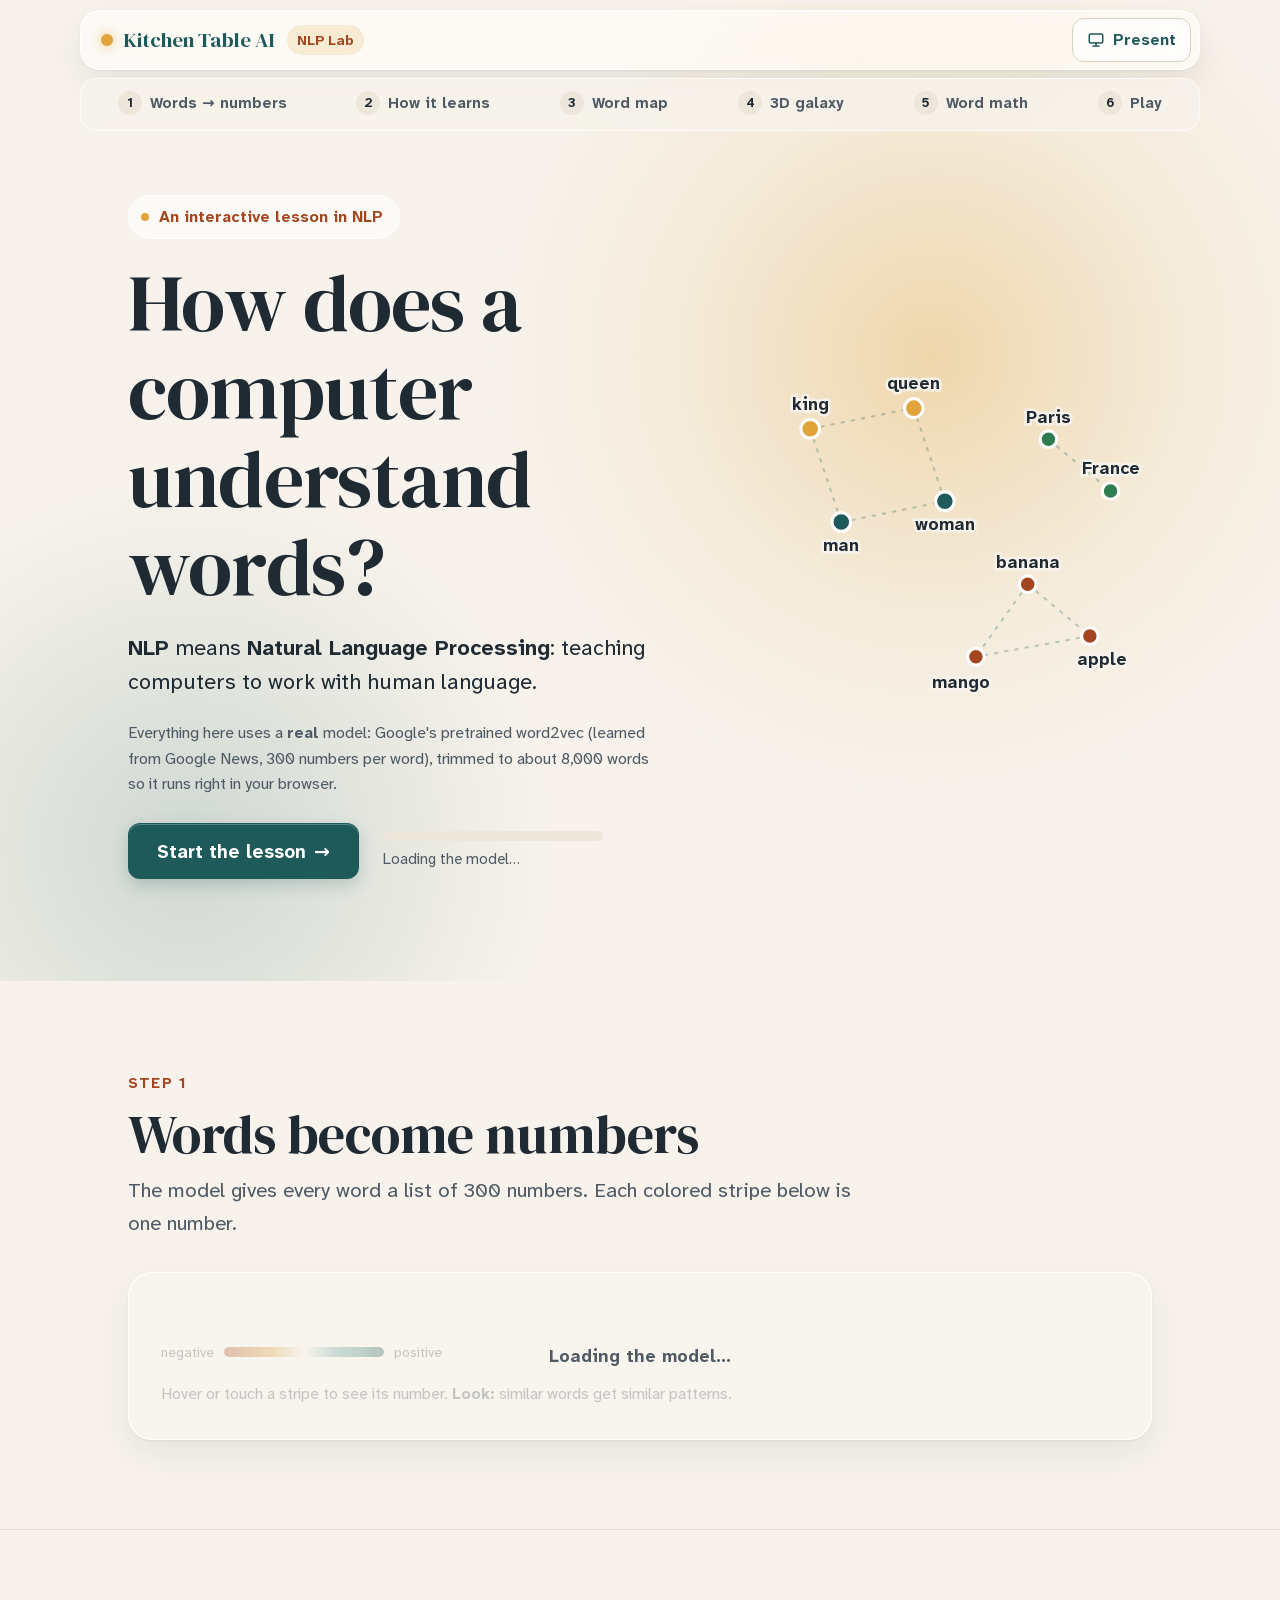
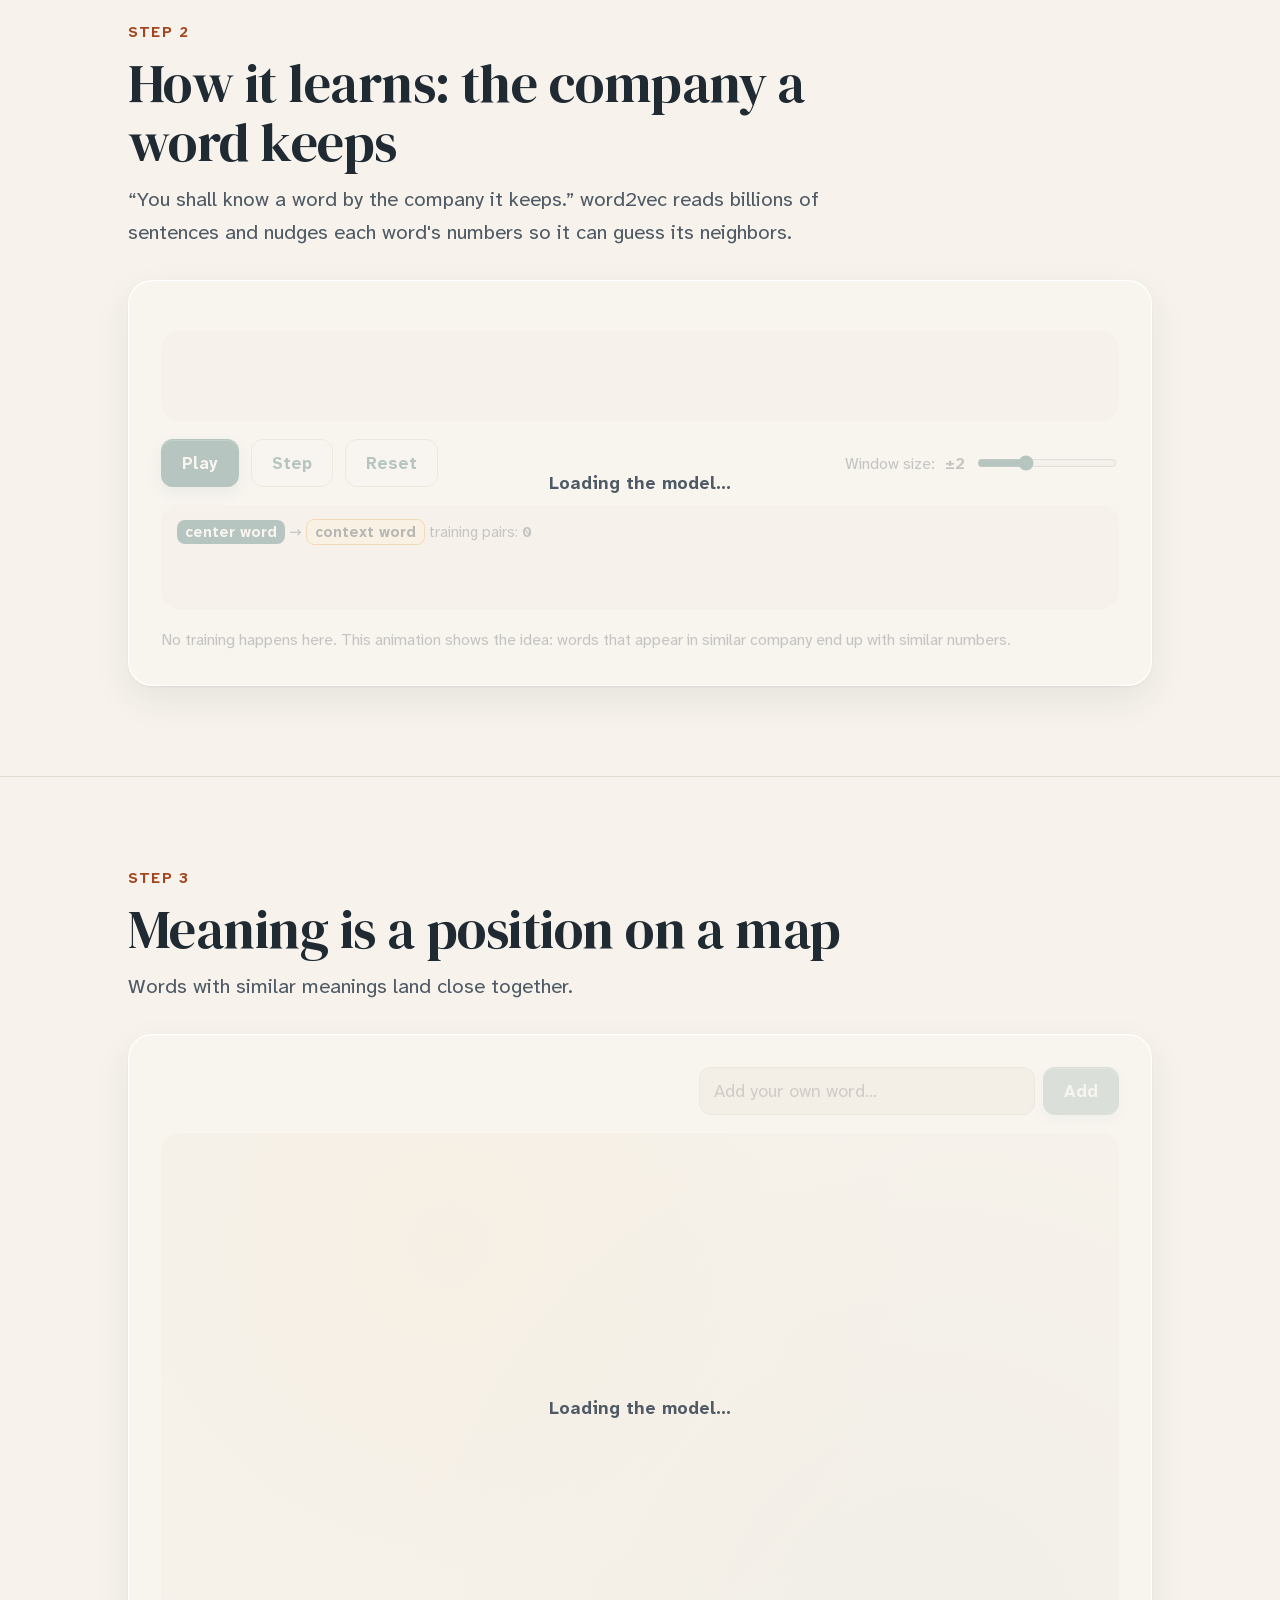
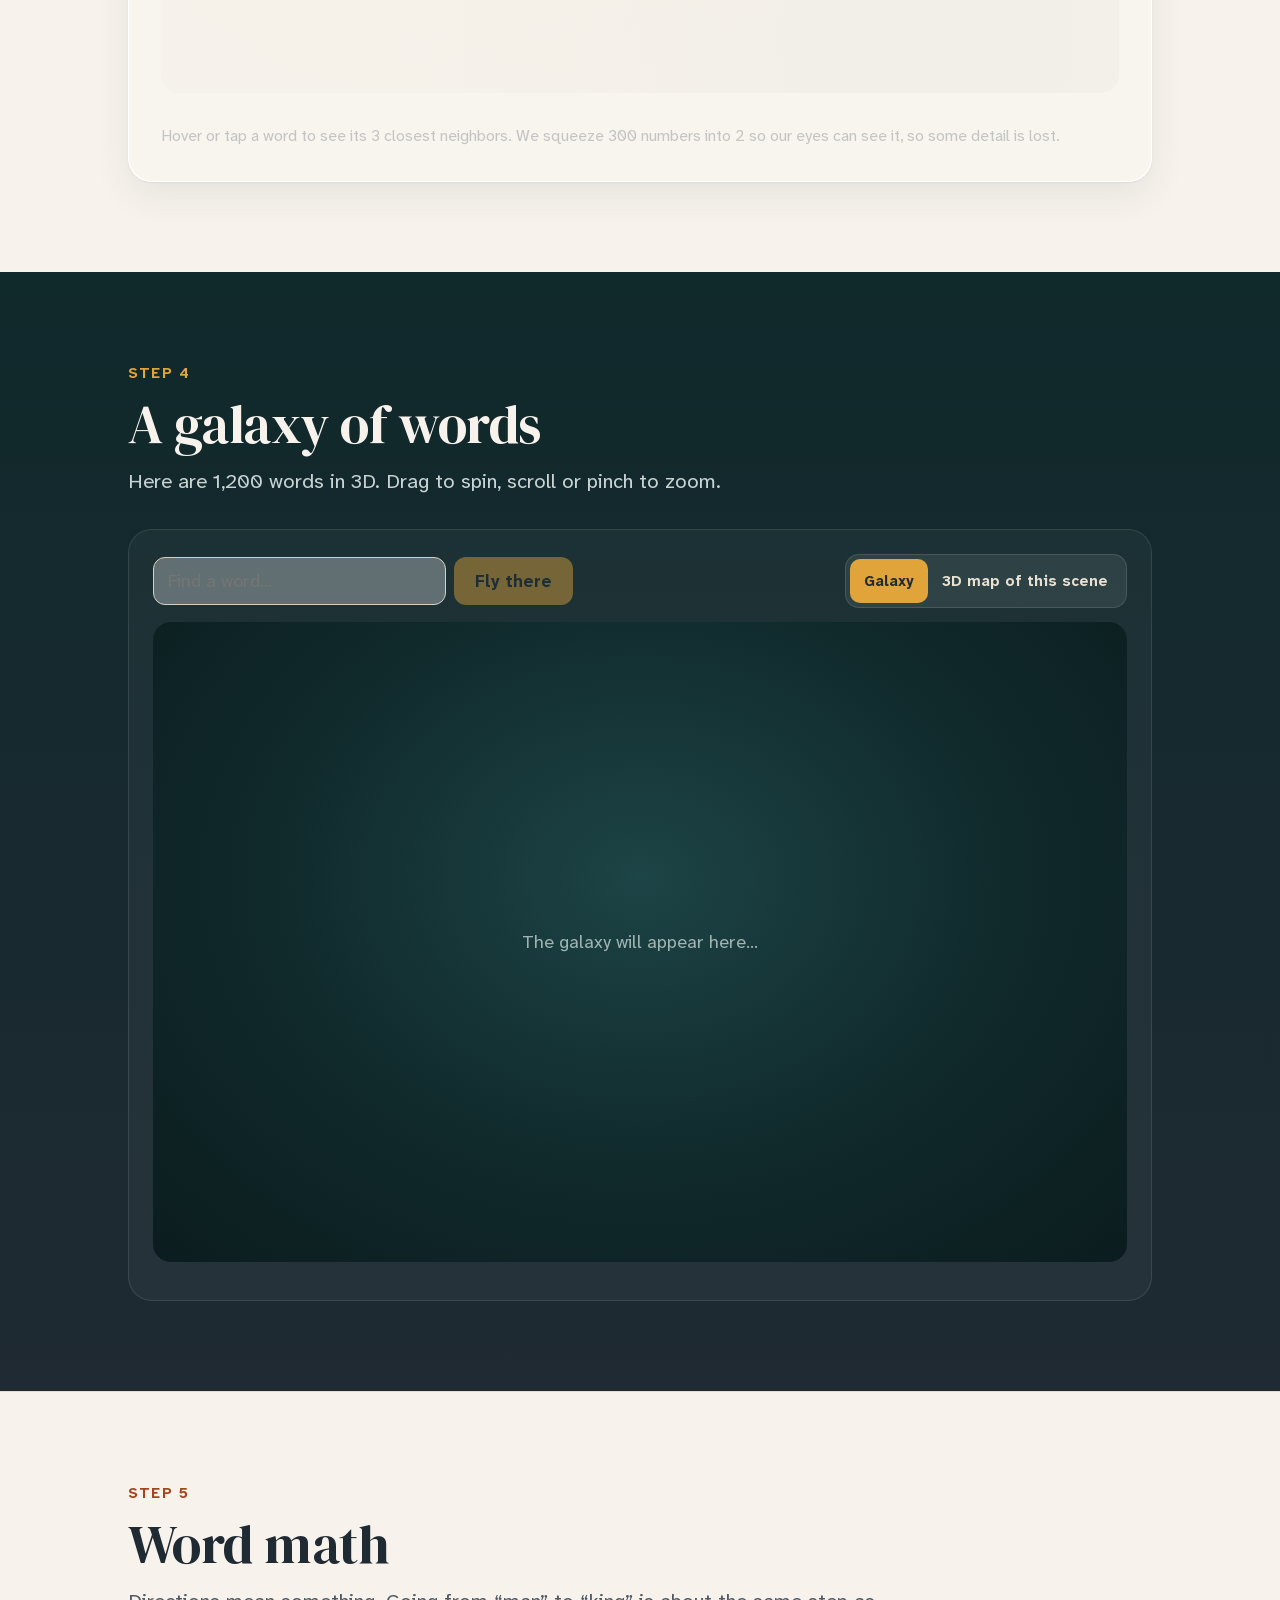
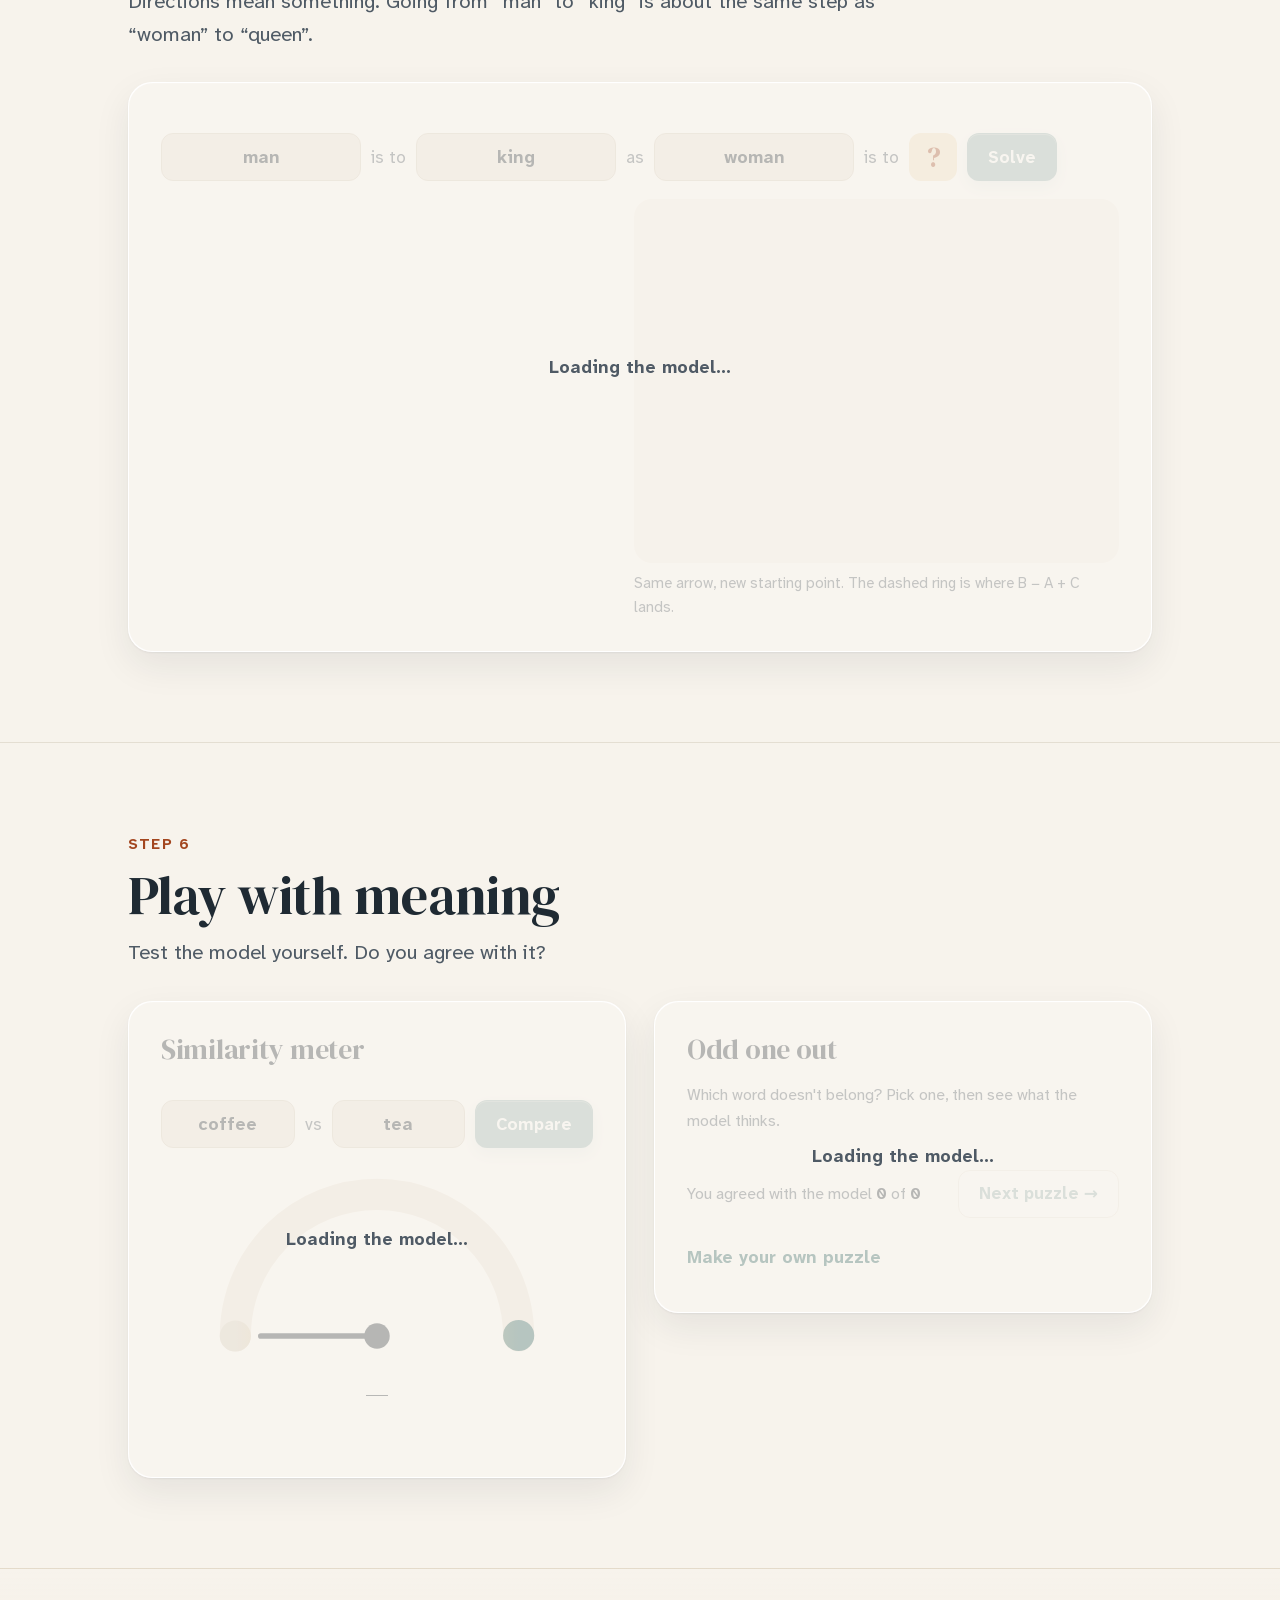
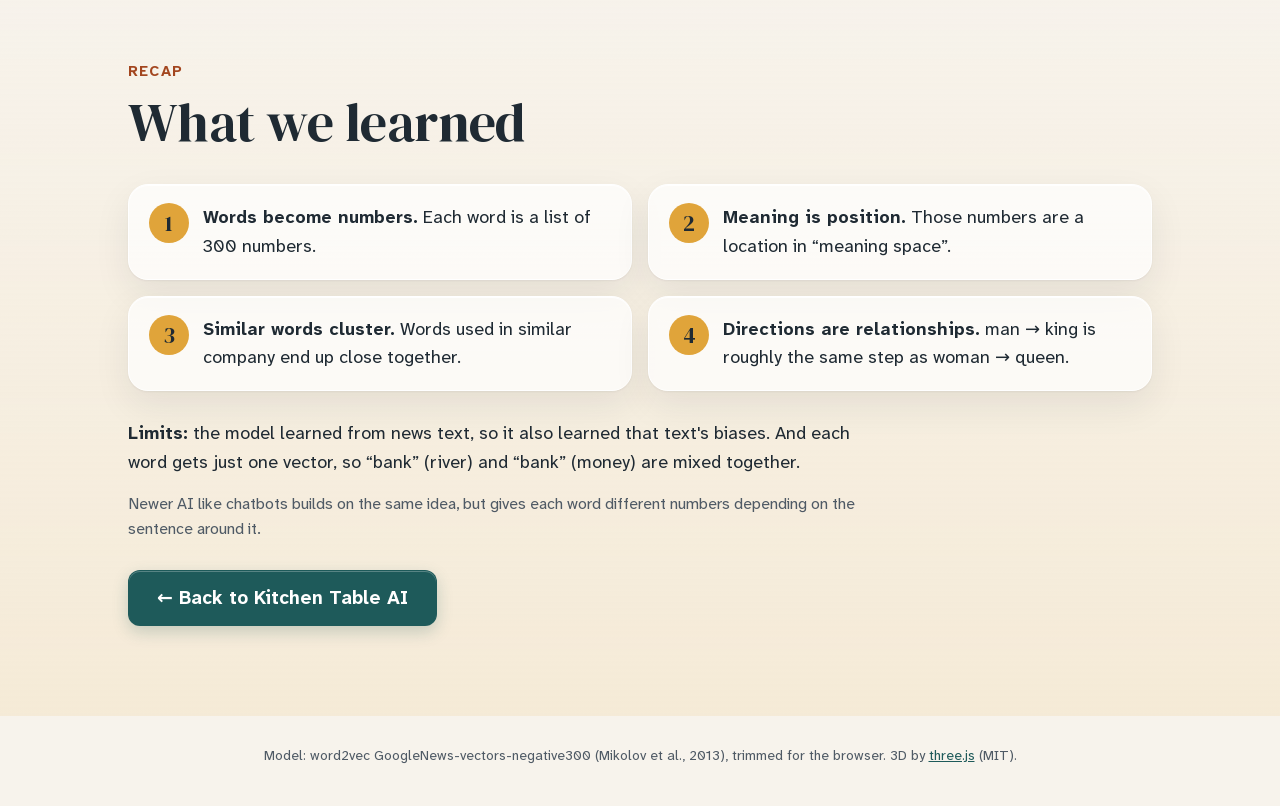
==== nlp/index.html @ 448f67cb "WIP: NLP Lab page (in progress, not yet on main) Co-Authored-By: Claude Opus 5.5 <noreply@anthropic." ====
<!DOCTYPE html>
<html lang="en">
<head>
  <meta charset="utf-8">
  <meta name="viewport" content="width=device-width, initial-scale=1">
  <title>NLP Lab | How computers understand words | Kitchen Table AI</title>
  <meta name="description" content="An interactive lesson on Natural Language Processing and word embeddings, powered by Google's real pretrained word2vec model running in your browser.">
  <meta name="theme-color" content="#F7F3EC">
  <link rel="icon" href="data:image/svg+xml,%3Csvg xmlns='http://www.w3.org/2000/svg' viewBox='0 0 32 32'%3E%3Ccircle cx='16' cy='16' r='12' fill='%23E0A43A'/%3E%3C/svg%3E">
  <link rel="preload" href="/fonts/atkinson-hyperlegible-next-latin.woff2" as="font" type="font/woff2" crossorigin>
  <link rel="preload" href="/fonts/dm-serif-display-latin.woff2" as="font" type="font/woff2" crossorigin>
  <link rel="stylesheet" href="/fonts/fonts.css">
  <link rel="stylesheet" href="./styles.css">
  <script type="importmap">{"imports":{"three":"./vendor/three.module.min.js"}}</script>
</head>
<body>
<a class="skip" href="#step1">Skip to the lesson</a>

<div class="top">
  <header class="bar" role="banner">
    <a class="brand" href="/"><span class="dot" aria-hidden="true"></span>Kitchen Table AI</a>
    <span class="page-label">NLP Lab</span>
    <button class="btn btn-ghost btn-sm" id="presentBtn" type="button" aria-pressed="false" title="Present mode (P)">
      <svg aria-hidden="true" width="18" height="18" viewBox="0 0 24 24" fill="none" stroke="currentColor" stroke-width="2" stroke-linecap="round"><rect x="3" y="4" width="18" height="12" rx="2"/><path d="M12 16v4M8 20h8"/></svg>
      <span>Present</span>
    </button>
  </header>
  <nav class="steps" aria-label="Lesson steps">
    <ol>
      <li><a href="#step1" data-step="1"><b>1</b><span>Words → numbers</span></a></li>
      <li><a href="#step2" data-step="2"><b>2</b><span>How it learns</span></a></li>
      <li><a href="#step3" data-step="3"><b>3</b><span>Word map</span></a></li>
      <li><a href="#step4" data-step="4"><b>4</b><span>3D galaxy</span></a></li>
      <li><a href="#step5" data-step="5"><b>5</b><span>Word math</span></a></li>
      <li><a href="#step6" data-step="6"><b>6</b><span>Play</span></a></li>
    </ol>
    <div class="steps-progress" aria-hidden="true"><i id="stepsFill"></i></div>
  </nav>
</div>

<button class="present-exit btn btn-ghost btn-sm" id="presentExit" type="button" hidden>Exit present mode (Esc)</button>

<main id="main">

  <!-- 0. HERO -->
  <section class="hero slide" id="intro" aria-labelledby="heroTitle">
    <div class="glow g1" aria-hidden="true"></div>
    <div class="glow g2" aria-hidden="true"></div>
    <div class="wrap hero-grid">
      <div class="hero-copy">
        <p class="eyebrow"><span class="pip" aria-hidden="true"></span>An interactive lesson in NLP</p>
        <h1 id="heroTitle">How does a computer understand words?</h1>
        <p class="lede"><strong>NLP</strong> means <strong>Natural Language Processing</strong>: teaching computers to work with human language.</p>
        <p class="small">Everything here uses a <strong>real</strong> model: Google's pretrained <em>word2vec</em> (learned from Google News, 300 numbers per word), trimmed to about <span id="vocabCount">8,000</span> words so it runs right in your browser.</p>
        <div class="hero-cta">
          <a class="btn btn-primary btn-lg" href="#step1" id="startBtn">Start the lesson <span aria-hidden="true">→</span></a>
          <div class="loader" id="loader" role="status" aria-live="polite">
            <div class="loader-track"><i id="loaderFill"></i></div>
            <span id="loaderText">Loading the model…</span>
          </div>
        </div>
      </div>
      <div class="hero-art" aria-hidden="true">
        <svg viewBox="0 0 420 360" class="constellation">
          <g class="lines">
            <line x1="90" y1="80" x2="190" y2="60"/><line x1="90" y1="80" x2="120" y2="170"/><line x1="190" y1="60" x2="220" y2="150"/><line x1="120" y1="170" x2="220" y2="150"/>
            <line x1="300" y1="230" x2="360" y2="280"/><line x1="300" y1="230" x2="250" y2="300"/><line x1="360" y1="280" x2="250" y2="300"/>
            <line x1="320" y1="90" x2="380" y2="140"/>
          </g>
          <g class="stars">
            <g class="s a"><circle cx="90" cy="80" r="9"/><text x="90" y="62">king</text></g>
            <g class="s a"><circle cx="190" cy="60" r="9"/><text x="190" y="42">queen</text></g>
            <g class="s t"><circle cx="120" cy="170" r="9"/><text x="120" y="198">man</text></g>
            <g class="s t"><circle cx="220" cy="150" r="9"/><text x="220" y="178">woman</text></g>
            <g class="s r"><circle cx="300" cy="230" r="8"/><text x="300" y="214">banana</text></g>
            <g class="s r"><circle cx="360" cy="280" r="8"/><text x="372" y="308">apple</text></g>
            <g class="s r"><circle cx="250" cy="300" r="8"/><text x="236" y="330">mango</text></g>
            <g class="s g"><circle cx="320" cy="90" r="8"/><text x="320" y="74">Paris</text></g>
            <g class="s g"><circle cx="380" cy="140" r="8"/><text x="380" y="124">France</text></g>
          </g>
        </svg>
      </div>
    </div>
  </section>

  <!-- 1. WORDS -> NUMBERS -->
  <section class="lesson slide" id="step1" aria-labelledby="t1">
    <div class="wrap">
      <header class="lesson-head">
        <p class="kicker">Step 1</p>
        <h2 id="t1">Words become numbers</h2>
        <p class="idea">The model gives every word a list of 300 numbers. Each colored stripe below is one number.</p>
      </header>
      <div class="card">
        <div class="chips" id="barcodePresets" aria-label="Try these word sets"></div>
        <div class="barcodes" id="barcodes"></div>
        <div class="scale-key" aria-hidden="true"><span>negative</span><i></i><span>positive</span></div>
        <p class="hint">Hover or touch a stripe to see its number. <strong>Look:</strong> similar words get similar patterns.</p>
      </div>
    </div>
  </section>

  <!-- 2. HOW IT LEARNS -->
  <section class="lesson slide" id="step2" aria-labelledby="t2">
    <div class="wrap">
      <header class="lesson-head">
        <p class="kicker">Step 2</p>
        <h2 id="t2">How it learns: the company a word keeps</h2>
        <p class="idea">“You shall know a word by the company it keeps.” word2vec reads billions of sentences and nudges each word's numbers so it can guess its neighbors.</p>
      </header>
      <div class="card">
        <div class="chips" id="sentencePicker" aria-label="Pick a sentence"></div>
        <div class="sentence" id="sentence" aria-hidden="true"></div>
        <div class="window-controls">
          <button class="btn btn-primary" id="winPlay" type="button" aria-pressed="false"><span>Play</span></button>
          <button class="btn btn-ghost" id="winStep" type="button">Step</button>
          <button class="btn btn-ghost" id="winReset" type="button">Reset</button>
          <label class="slider">Window size: <b id="winSizeOut">±2</b>
            <input type="range" id="winSize" min="1" max="4" step="1" value="2">
          </label>
        </div>
        <div class="pairs-box">
          <p class="pairs-title"><span class="tag center">center word</span> → <span class="tag ctx">context word</span> training pairs: <b id="pairCount">0</b></p>
          <ul class="pairs" id="pairs" aria-live="polite" aria-label="Training pairs"></ul>
        </div>
        <p class="hint">No training happens here. This animation shows the idea: words that appear in similar company end up with similar numbers.</p>
      </div>
    </div>
  </section>

  <!-- 3. 2D MAP -->
  <section class="lesson slide" id="step3" aria-labelledby="t3">
    <div class="wrap">
      <header class="lesson-head">
        <p class="kicker">Step 3</p>
        <h2 id="t3">Meaning is a position on a map</h2>
        <p class="idea">Words with similar meanings land close together.</p>
      </header>
      <div class="card">
        <div class="map-top">
          <div class="chips" id="scenePicker" aria-label="Pick a scene"></div>
          <form class="add-word" id="mapAddForm" autocomplete="off">
            <label for="mapAdd" class="sr-only">Add your own word to the map</label>
            <input id="mapAdd" type="text" placeholder="Add your own word…" spellcheck="false" autocapitalize="off" disabled>
            <button class="btn btn-primary" type="submit" disabled>Add</button>
          </form>
        </div>
        <p class="msg" id="mapMsg" aria-live="polite"></p>
        <div class="map-wrap">
          <svg id="map2d" class="map2d" role="img" aria-label="2D map of words"></svg>
          <div class="map-legend" id="mapLegend"></div>
        </div>
        <p class="hint">Hover or tap a word to see its 3 closest neighbors. We squeeze 300 numbers into 2 so our eyes can see it, so some detail is lost.</p>
      </div>
    </div>
  </section>

  <!-- 4. 3D GALAXY -->
  <section class="lesson slide dark" id="step4" aria-labelledby="t4">
    <div class="wrap">
      <header class="lesson-head">
        <p class="kicker">Step 4</p>
        <h2 id="t4">A galaxy of words</h2>
        <p class="idea">Here are 1,200 words in 3D. Drag to spin, scroll or pinch to zoom.</p>
      </header>
      <div class="galaxy-card">
        <div class="galaxy-tools">
          <form class="add-word" id="galaxySearchForm" autocomplete="off">
            <label for="galaxySearch" class="sr-only">Find a word in the galaxy</label>
            <input id="galaxySearch" type="text" placeholder="Find a word…" spellcheck="false" autocapitalize="off" disabled>
            <button class="btn btn-amber" type="submit" disabled>Fly there</button>
          </form>
          <div class="seg" role="group" aria-label="What to show">
            <button type="button" class="seg-btn" id="viewGalaxy" aria-pressed="true">Galaxy</button>
            <button type="button" class="seg-btn" id="viewScene" aria-pressed="false">3D map of this scene</button>
          </div>
        </div>
        <p class="msg on-dark" id="galaxyMsg" aria-live="polite"></p>
        <div class="galaxy-stage" id="galaxyStage">
          <div class="galaxy-canvas" id="galaxyCanvas"><p class="galaxy-wait">The galaxy will appear here…</p></div>
          <div class="galaxy-labels" id="galaxyLabels" aria-hidden="true"></div>
          <aside class="galaxy-side" id="galaxySide" hidden aria-live="polite"></aside>
        </div>
        <div class="galaxy-legend" id="galaxyLegend" aria-label="Clusters (tap to show or hide)"></div>
      </div>
    </div>
  </section>

  <!-- 5. WORD MATH -->
  <section class="lesson slide" id="step5" aria-labelledby="t5">
    <div class="wrap">
      <header class="lesson-head">
        <p class="kicker">Step 5</p>
        <h2 id="t5">Word math</h2>
        <p class="idea">Directions mean something. Going from “man” to “king” is about the same step as “woman” to “queen”.</p>
      </header>
      <div class="card">
        <div class="chips" id="analogyPresets" aria-label="Try an analogy"></div>
        <form class="analogy" id="analogyForm" autocomplete="off">
          <label><span class="sr-only">A</span><input id="anA" type="text" value="man" spellcheck="false" autocapitalize="off" disabled></label>
          <span class="an-word">is to</span>
          <label><span class="sr-only">B</span><input id="anB" type="text" value="king" spellcheck="false" autocapitalize="off" disabled></label>
          <span class="an-word">as</span>
          <label><span class="sr-only">C</span><input id="anC" type="text" value="woman" spellcheck="false" autocapitalize="off" disabled></label>
          <span class="an-word">is to</span>
          <span class="an-q" aria-hidden="true">?</span>
          <button class="btn btn-primary" type="submit" disabled>Solve</button>
        </form>
        <p class="msg" id="analogyMsg" aria-live="polite"></p>
        <div class="analogy-out">
          <div class="analogy-result" aria-live="polite">
            <p class="formula" id="anFormula"></p>
            <p class="winner" id="anWinner"></p>
            <ol class="bars" id="anBars"></ol>
            <p class="note" id="anNote"></p>
          </div>
          <figure class="analogy-fig">
            <svg id="anSvg" class="an-svg" role="img" aria-label="Diagram: the arrow from A to B is copied and starts at C"></svg>
            <figcaption>Same arrow, new starting point. The dashed ring is where B − A + C lands.</figcaption>
          </figure>
        </div>
      </div>
    </div>
  </section>

  <!-- 6. PLAY -->
  <section class="lesson slide" id="step6" aria-labelledby="t6">
    <div class="wrap">
      <header class="lesson-head">
        <p class="kicker">Step 6</p>
        <h2 id="t6">Play with meaning</h2>
        <p class="idea">Test the model yourself. Do you agree with it?</p>
      </header>
      <div class="play-grid">
        <div class="card">
          <h3>Similarity meter</h3>
          <div class="chips" id="pairPresets" aria-label="Try a pair"></div>
          <form class="pair-form" id="simForm" autocomplete="off">
            <label><span class="sr-only">First word</span><input id="simA" type="text" value="coffee" spellcheck="false" autocapitalize="off" disabled></label>
            <span class="an-word">vs</span>
            <label><span class="sr-only">Second word</span><input id="simB" type="text" value="tea" spellcheck="false" autocapitalize="off" disabled></label>
            <button class="btn btn-primary" type="submit" disabled>Compare</button>
          </form>
          <p class="msg" id="simMsg" aria-live="polite"></p>
          <div class="gauge-wrap">
            <svg id="gauge" class="gauge" viewBox="0 0 240 140" aria-hidden="true">
              <defs><linearGradient id="gaugeGrad" x1="0" x2="1"><stop offset="0" stop-color="#D9D0C1"/><stop offset=".5" stop-color="#E0A43A"/><stop offset="1" stop-color="#1E5A5A"/></linearGradient></defs>
              <path d="M20 120 A100 100 0 0 1 220 120" fill="none" stroke="#EDE6DA" stroke-width="22" stroke-linecap="round"/>
              <path id="gaugeArc" d="M20 120 A100 100 0 0 1 220 120" fill="none" stroke="url(#gaugeGrad)" stroke-width="22" stroke-linecap="round" pathLength="100" stroke-dasharray="0 100"/>
              <g id="gaugeNeedle"><line x1="120" y1="120" x2="120" y2="38" stroke="#1F2A33" stroke-width="4" stroke-linecap="round"/><circle cx="120" cy="120" r="9" fill="#1F2A33"/></g>
            </svg>
            <p class="gauge-num" id="gaugeNum" aria-live="polite">–</p>
            <p class="gauge-label" id="gaugeLabel"></p>
          </div>
        </div>
        <div class="card">
          <h3>Odd one out</h3>
          <p class="small">Which word doesn't belong? Pick one, then see what the model thinks.</p>
          <div class="ooo" id="oooWords" role="group" aria-label="Pick the odd word"></div>
          <div class="ooo-result" id="oooResult" aria-live="polite"></div>
          <div class="ooo-bottom">
            <p class="score">You agreed with the model <b id="oooScore">0</b> of <b id="oooTotal">0</b></p>
            <button class="btn btn-ghost" type="button" id="oooNext" disabled>Next puzzle →</button>
          </div>
          <details class="ooo-own">
            <summary>Make your own puzzle</summary>
            <form id="oooForm" autocomplete="off">
              <div class="ooo-inputs">
                <label><span class="sr-only">Word 1</span><input type="text" placeholder="word 1" spellcheck="false" autocapitalize="off" disabled></label>
                <label><span class="sr-only">Word 2</span><input type="text" placeholder="word 2" spellcheck="false" autocapitalize="off" disabled></label>
                <label><span class="sr-only">Word 3</span><input type="text" placeholder="word 3" spellcheck="false" autocapitalize="off" disabled></label>
                <label><span class="sr-only">Word 4</span><input type="text" placeholder="word 4" spellcheck="false" autocapitalize="off" disabled></label>
              </div>
              <button class="btn btn-primary" type="submit" disabled>Play these 4</button>
              <p class="msg" id="oooMsg" aria-live="polite"></p>
            </form>
          </details>
        </div>
      </div>
    </div>
  </section>

  <!-- 7. RECAP -->
  <section class="lesson slide recap" id="recap" aria-labelledby="t7">
    <div class="wrap">
      <header class="lesson-head">
        <p class="kicker">Recap</p>
        <h2 id="t7">What we learned</h2>
      </header>
      <ul class="takeaways">
        <li><span class="ti" aria-hidden="true">1</span><div><b>Words become numbers.</b> Each word is a list of 300 numbers.</div></li>
        <li><span class="ti" aria-hidden="true">2</span><div><b>Meaning is position.</b> Those numbers are a location in “meaning space”.</div></li>
        <li><span class="ti" aria-hidden="true">3</span><div><b>Similar words cluster.</b> Words used in similar company end up close together.</div></li>
        <li><span class="ti" aria-hidden="true">4</span><div><b>Directions are relationships.</b> man → king is roughly the same step as woman → queen.</div></li>
      </ul>
      <p class="limits"><b>Limits:</b> the model learned from news text, so it also learned that text's biases. And each word gets just one vector, so “bank” (river) and “bank” (money) are mixed together.</p>
      <p class="limits small">Newer AI like chatbots builds on the same idea, but gives each word different numbers depending on the sentence around it.</p>
      <a class="btn btn-primary btn-lg" href="/">← Back to Kitchen Table AI</a>
    </div>
  </section>
</main>

<div class="tip" id="tip" role="tooltip" hidden></div>

<footer class="foot">
  <p>Model: word2vec GoogleNews-vectors-negative300 (Mikolov et al., 2013), trimmed for the browser. 3D by <a href="./vendor/LICENSE-three.txt">three.js</a> (MIT).</p>
</footer>

<script type="module" src="./js/app.js"></script>
</body>
</html>
---- fonts/fonts.css ----
/* Self-hosted web fonts shared by every page (no third-party requests). */
@font-face { font-family: 'Atkinson Hyperlegible Next'; font-style: normal; font-weight: 400 700; font-display: swap;
  src: url('/fonts/atkinson-hyperlegible-next-latin-ext.woff2') format('woff2');
  unicode-range: U+0100-02BA, U+02BD-02C5, U+02C7-02CC, U+02CE-02D7, U+02DD-02FF, U+0304, U+0308, U+0329, U+1D00-1DBF, U+1E00-1E9F, U+1EF2-1EFF, U+2020, U+20A0-20AB, U+20AD-20C4, U+2113, U+2C60-2C7F, U+A720-A7FF; }
@font-face { font-family: 'Atkinson Hyperlegible Next'; font-style: normal; font-weight: 400 700; font-display: swap;
  src: url('/fonts/atkinson-hyperlegible-next-latin.woff2') format('woff2');
  unicode-range: U+0000-00FF, U+0131, U+0152-0153, U+02BB-02BC, U+02C6, U+02DA, U+02DC, U+0304, U+0308, U+0329, U+2000-206F, U+20AC, U+2122, U+2191, U+2193, U+2212, U+2215, U+FEFF, U+FFFD; }
@font-face { font-family: 'DM Serif Display'; font-style: normal; font-weight: 400; font-display: swap;
  src: url('/fonts/dm-serif-display-latin-ext.woff2') format('woff2');
  unicode-range: U+0100-02BA, U+02BD-02C5, U+02C7-02CC, U+02CE-02D7, U+02DD-02FF, U+0304, U+0308, U+0329, U+1D00-1DBF, U+1E00-1E9F, U+1EF2-1EFF, U+2020, U+20A0-20AB, U+20AD-20C4, U+2113, U+2C60-2C7F, U+A720-A7FF; }
@font-face { font-family: 'DM Serif Display'; font-style: normal; font-weight: 400; font-display: swap;
  src: url('/fonts/dm-serif-display-latin.woff2') format('woff2');
  unicode-range: U+0000-00FF, U+0131, U+0152-0153, U+02BB-02BC, U+02C6, U+02DA, U+02DC, U+0304, U+0308, U+0329, U+2000-206F, U+20AC, U+2122, U+2191, U+2193, U+2212, U+2215, U+FEFF, U+FFFD; }
---- nlp/styles.css ----
/* NLP Lab — Kitchen Table AI styling */
:root {
  --bg: #F7F3EC; --sand: #EDE6DA; --wheat: #F3E2C2; --ink: #1F2A33; --muted: #4F5A65; --line: #D9D0C1;
  --teal: #1E5A5A; --teal-h: #154242; --amber: #E0A43A; --rust: #A3461F; --green: #2E7D4F;
  --display: 'DM Serif Display', Georgia, serif; --body: 'Atkinson Hyperlegible Next', system-ui, sans-serif;
  --glass: rgba(255,255,255,0.55); --radius: 24px;
  --shadow: inset 0 1px 0 rgba(255,255,255,0.9), 0 1px 2px rgba(31,42,51,0.06), 0 14px 36px rgba(31,42,51,0.08);
  --top-h: 128px;
}
*, *::before, *::after { box-sizing: border-box; }
html { scroll-behavior: smooth; scroll-padding-top: var(--top-h); }
html, body { margin: 0; background: var(--bg); color: var(--ink); font-family: var(--body); font-size: 18px; line-height: 1.6;
  -webkit-font-smoothing: antialiased; font-synthesis: none; overflow-x: clip; }
h1, h2, h3, p { margin: 0; }
h1, h2, h3 { font-family: var(--display); font-weight: 400; line-height: 1.1; letter-spacing: -0.01em; }
a { color: var(--teal); }
a:hover { color: var(--teal-h); }
[hidden] { display: none !important; }
.sr-only { position: absolute; width: 1px; height: 1px; padding: 0; margin: -1px; overflow: hidden; clip: rect(0 0 0 0); white-space: nowrap; border: 0; }
:focus-visible { outline: 3px solid var(--teal); outline-offset: 2px; border-radius: 6px; }
.dark :focus-visible { outline-color: var(--amber); }
.skip { position: absolute; left: 12px; top: -60px; z-index: 100; background: var(--teal); color: #fff; padding: 10px 16px; border-radius: 12px; }
.skip:focus { top: 12px; }
.wrap { max-width: 1120px; margin: 0 auto; padding: 0 clamp(16px, 4vw, 48px); }
.small { font-size: 16px; color: var(--muted); }

/* ---------- Buttons ---------- */
.btn { display: inline-flex; align-items: center; justify-content: center; gap: 8px; min-height: 48px; padding: 0 20px; border-radius: 12px;
  border: 1px solid transparent; font: 700 17px/1 var(--body); cursor: pointer; text-decoration: none; white-space: nowrap;
  transition: transform .15s, background .15s, box-shadow .15s, color .15s; touch-action: manipulation; }
.btn:disabled { opacity: .45; cursor: not-allowed; transform: none !important; }
.btn-primary { background: var(--teal); color: #fff; box-shadow: inset 0 1px 0 rgba(255,255,255,0.25), 0 6px 16px rgba(30,90,90,0.22); }
.btn-primary:hover:not(:disabled) { background: var(--teal-h); color: #fff; transform: translateY(-1px); }
.btn-ghost { background: rgba(255,255,255,0.7); color: var(--teal); border-color: var(--line); }
.btn-ghost:hover:not(:disabled) { background: #fff; color: var(--teal-h); transform: translateY(-1px); }
.btn-amber { background: var(--amber); color: var(--ink); }
.btn-amber:hover:not(:disabled) { background: #edb554; transform: translateY(-1px); }
.btn-lg { min-height: 56px; padding: 0 28px; font-size: 19px; }
.btn-sm { min-height: 44px; padding: 0 14px; font-size: 16px; }

/* ---------- Top: header + steps ---------- */
.top { position: sticky; top: 0; z-index: 50; padding: 10px clamp(10px, 2vw, 24px) 0; }
.bar { max-width: 1120px; margin: 0 auto; height: 60px; border-radius: 20px; padding: 0 8px 0 20px; display: flex; align-items: center; gap: 12px;
  background: var(--glass); backdrop-filter: blur(24px) saturate(170%); -webkit-backdrop-filter: blur(24px) saturate(170%);
  border: 1px solid rgba(255,255,255,0.8); box-shadow: var(--shadow); }
.brand { display: flex; align-items: center; gap: 10px; text-decoration: none; color: var(--teal); font: 400 clamp(19px, 1.6vw, 23px)/1 var(--display); white-space: nowrap; }
.dot { width: 12px; height: 12px; border-radius: 50%; background: var(--amber); box-shadow: 0 0 12px rgba(224,164,58,0.7); flex: none; }
.page-label { font-weight: 700; font-size: 14px; color: var(--rust); background: rgba(224,164,58,0.18); padding: 4px 10px; border-radius: 999px; white-space: nowrap; }
#presentBtn { margin-left: auto; }
.steps { max-width: 1120px; margin: 8px auto 0; position: relative; background: rgba(247,243,236,0.82); backdrop-filter: blur(16px); -webkit-backdrop-filter: blur(16px);
  border: 1px solid rgba(255,255,255,0.7); border-radius: 16px; overflow: hidden; }
.steps ol { list-style: none; margin: 0; padding: 4px; display: flex; gap: 4px; overflow-x: auto; scrollbar-width: none; }
.steps ol::-webkit-scrollbar { display: none; }
.steps li { flex: 1 0 auto; }
.steps a { display: flex; align-items: center; justify-content: center; gap: 8px; min-height: 40px; padding: 0 12px; border-radius: 12px; text-decoration: none;
  color: var(--muted); font-size: 15px; font-weight: 700; white-space: nowrap; transition: background .2s, color .2s; }
.steps a b { display: inline-grid; place-items: center; width: 24px; height: 24px; border-radius: 50%; background: var(--sand); color: var(--ink); font-size: 13px; flex: none; }
.steps a:hover { background: rgba(255,255,255,0.8); color: var(--teal); }
.steps a.active { background: #fff; color: var(--teal); box-shadow: 0 2px 8px rgba(31,42,51,0.08); }
.steps a.active b { background: var(--teal); color: #fff; }
.steps a.done b { background: var(--amber); }
.steps-progress { height: 3px; background: transparent; }
.steps-progress i { display: block; height: 100%; width: 0; background: linear-gradient(90deg, var(--amber), var(--teal)); transition: width .2s; }

/* ---------- Hero ---------- */
.hero { position: relative; overflow: clip; padding: clamp(40px, 7vw, 96px) 0 clamp(56px, 8vw, 110px); margin-top: calc(-1 * var(--top-h)); padding-top: calc(var(--top-h) + clamp(28px, 5vw, 72px)); }
.glow { position: absolute; border-radius: 50%; pointer-events: none; }
.g1 { top: -10%; right: -8%; width: min(900px, 140vw); height: min(900px, 140vw); background: radial-gradient(circle, rgba(224,164,58,0.36) 0%, rgba(224,164,58,0.1) 40%, rgba(224,164,58,0) 70%); }
.g2 { bottom: -25%; left: -15%; width: min(760px, 130vw); height: min(760px, 130vw); background: radial-gradient(circle, rgba(30,90,90,0.18) 0%, rgba(30,90,90,0) 68%); }
.hero-grid { position: relative; display: flex; flex-wrap: wrap; align-items: center; gap: clamp(32px, 5vw, 72px); }
.hero-copy { flex: 11 1 360px; display: flex; flex-direction: column; gap: 20px; }
.hero-art { flex: 9 1 300px; min-width: 0; }
.eyebrow { align-self: flex-start; display: flex; align-items: center; gap: 10px; color: var(--rust); font-weight: 700; font-size: 16px; padding: 8px 16px 8px 12px;
  border-radius: 999px; background: rgba(255,255,255,0.55); border: 1px solid rgba(255,255,255,0.85); }
.pip { width: 8px; height: 8px; border-radius: 50%; background: var(--amber); }
.hero h1 { font-size: clamp(44px, 6.4vw, 80px); color: var(--ink); }
.lede { font-size: clamp(19px, 1.7vw, 22px); }
.hero-cta { display: flex; flex-wrap: wrap; align-items: center; gap: 16px 24px; margin-top: 6px; }
.loader { display: flex; flex-direction: column; gap: 6px; min-width: 220px; font-size: 15px; color: var(--muted); }
.loader-track { height: 10px; border-radius: 99px; background: var(--sand); overflow: hidden; }
.loader-track i { display: block; height: 100%; width: 0; border-radius: inherit; background: linear-gradient(90deg, var(--amber), var(--teal)); transition: width .15s; }
.loader.ok { color: var(--green); font-weight: 700; }
.loader.err { color: var(--rust); font-weight: 700; }
.constellation { width: 100%; height: auto; overflow: visible; }
.constellation .lines line { stroke: var(--teal); stroke-opacity: .28; stroke-width: 2; stroke-dasharray: 4 6; }
.constellation .s circle { stroke: #fff; stroke-width: 3; }
.constellation .s text { font: 700 17px var(--body); text-anchor: middle; fill: var(--ink); paint-order: stroke; stroke: rgba(247,243,236,0.9); stroke-width: 5px; }
.constellation .a circle { fill: var(--amber); } .constellation .t circle { fill: var(--teal); }
.constellation .r circle { fill: var(--rust); } .constellation .g circle { fill: var(--green); }
.constellation .s { animation: float 6s ease-in-out infinite; }
.constellation .s:nth-child(2n) { animation-delay: -2s; } .constellation .s:nth-child(3n) { animation-delay: -4s; animation-duration: 7s; }
@keyframes float { 0%,100% { transform: translateY(0); } 50% { transform: translateY(-6px); } }

/* ---------- Lessons ---------- */
.lesson { padding: clamp(48px, 7vw, 96px) 0; }
.lesson + .lesson:not(.dark) { border-top: 1px solid rgba(217,208,193,0.6); }
.lesson-head { max-width: 760px; margin-bottom: clamp(20px, 3vw, 32px); display: flex; flex-direction: column; gap: 10px; }
.kicker { font-weight: 700; font-size: 15px; color: var(--rust); text-transform: uppercase; letter-spacing: .08em; }
.lesson h2 { font-size: clamp(34px, 4.4vw, 54px); }
.idea { font-size: clamp(18px, 1.6vw, 21px); color: var(--muted); }
.card { background: rgba(255,255,255,0.72); border: 1px solid rgba(255,255,255,0.9); border-radius: var(--radius); box-shadow: var(--shadow);
  padding: clamp(18px, 3vw, 32px); display: flex; flex-direction: column; gap: 18px; min-width: 0; }
.card h3 { font-size: 28px; }
.hint { font-size: 16px; color: var(--muted); }
.msg { font-size: 16px; min-height: 0; color: var(--muted); }
.msg:empty { display: none; }
.msg.err { color: var(--rust); font-weight: 700; }
.msg .sugg { display: inline-flex; flex-wrap: wrap; gap: 6px; margin-left: 6px; vertical-align: middle; }
.msg .sugg button { font: 700 15px var(--body); color: var(--teal); background: #fff; border: 1px solid var(--line); border-radius: 999px; padding: 4px 12px; min-height: 34px; cursor: pointer; }
.msg .sugg button:hover { background: var(--wheat); }
.msg.on-dark { color: #E9E2D4; }
.msg.on-dark.err { color: #F4C37A; }

.chips { display: flex; flex-wrap: wrap; gap: 8px; }
.chip { min-height: 40px; padding: 0 14px; border-radius: 999px; border: 1px solid var(--line); background: rgba(255,255,255,0.8); color: var(--ink);
  font: 700 15px var(--body); cursor: pointer; transition: background .15s, border-color .15s; }
.chip:hover { background: var(--wheat); }
.chip[aria-pressed="true"] { background: var(--teal); color: #fff; border-color: var(--teal); }

input[type="text"] { font: 400 18px var(--body); color: var(--ink); min-height: 48px; padding: 0 14px; border-radius: 12px; border: 1.5px solid var(--line);
  background: #fff; width: 100%; min-width: 0; transition: border-color .15s, box-shadow .15s; }
input[type="text"]:focus { outline: none; border-color: var(--teal); box-shadow: 0 0 0 4px rgba(30,90,90,0.15); }
input[type="text"].bad { border-color: var(--rust); box-shadow: 0 0 0 4px rgba(163,70,31,0.12); }
input[type="text"]:disabled { background: var(--sand); }

/* ---------- Step 1: barcodes ---------- */
.barcodes { display: flex; flex-direction: column; gap: 6px; }
.bc-row { display: grid; grid-template-columns: 170px 1fr; gap: 14px; align-items: center; }
.bc-row input { font-weight: 700; }
.bc-canvas { width: 100%; height: 64px; display: block; border-radius: 10px; box-shadow: inset 0 0 0 1px rgba(31,42,51,0.08); cursor: crosshair; touch-action: pan-y; background: var(--sand); }
.bc-sim { display: flex; align-items: center; gap: 10px; padding-left: 184px; font-size: 15px; color: var(--muted); min-height: 30px; }
.bc-sim .pill { font-weight: 700; color: var(--ink); background: var(--wheat); border-radius: 999px; padding: 2px 12px; }
.bc-sim .pill.hi { background: var(--teal); color: #fff; }
.bc-sim .pill.lo { background: var(--sand); }
.bc-err { grid-column: 2; font-size: 15px; }
.scale-key { display: flex; align-items: center; gap: 10px; font-size: 14px; color: var(--muted); }
.scale-key i { width: 160px; height: 10px; border-radius: 99px; background: linear-gradient(90deg, #A3461F, #E0A43A 30%, #FBF8F2 50%, #6FA3A0 70%, #1E5A5A); }

/* ---------- Step 2: sliding window ---------- */
.sentence { display: flex; flex-wrap: wrap; gap: 10px; padding: 18px; border-radius: 18px; background: var(--bg); min-height: 90px; align-items: center; justify-content: center; }
.tok { position: relative; padding: 10px 16px; border-radius: 14px; font-weight: 700; font-size: clamp(18px, 2vw, 24px); background: #fff; border: 2px solid var(--line);
  transition: background .25s, border-color .25s, box-shadow .25s, transform .25s, color .25s; }
.tok.ctx { background: #FCEFD3; border-color: var(--amber); box-shadow: 0 0 0 5px rgba(224,164,58,0.25), 0 0 22px rgba(224,164,58,0.5); }
.tok.center { background: var(--teal); color: #fff; border-color: var(--teal); transform: translateY(-4px) scale(1.06); box-shadow: 0 10px 22px rgba(30,90,90,0.35); }
.tok .lbl { position: absolute; left: 50%; top: 100%; transform: translate(-50%, 6px); font-size: 12px; font-weight: 700; color: var(--muted); white-space: nowrap; }
.window-controls { display: flex; flex-wrap: wrap; align-items: center; gap: 10px 12px; }
.slider { display: flex; align-items: center; gap: 10px; font-size: 16px; color: var(--muted); margin-left: auto; }
.slider input { accent-color: var(--teal); width: 140px; height: 32px; }
.pairs-box { background: var(--bg); border-radius: 18px; padding: 14px 16px; }
.pairs-title { font-size: 15px; color: var(--muted); margin-bottom: 10px; }
.tag { display: inline-block; border-radius: 8px; padding: 0 8px; font-weight: 700; }
.tag.center { background: var(--teal); color: #fff; } .tag.ctx { background: #FCEFD3; color: var(--ink); border: 1px solid var(--amber); }
.pairs { list-style: none; margin: 0; padding: 0; display: flex; flex-wrap: wrap; gap: 8px; min-height: 40px; }
.pairs li { display: inline-flex; align-items: center; gap: 6px; background: #fff; border: 1px solid var(--line); border-radius: 999px; padding: 4px 12px; font-size: 15px; animation: pop .35s ease-out; }
.pairs li.old { opacity: .55; }
.pairs .c { color: var(--teal); font-weight: 700; } .pairs .x { color: var(--rust); font-weight: 700; }
@keyframes pop { from { transform: scale(.6); opacity: 0; } to { transform: scale(1); opacity: 1; } }

/* ---------- Step 3: 2D map ---------- */
.map-top { display: flex; flex-wrap: wrap; gap: 12px 20px; justify-content: space-between; align-items: center; }
.add-word { display: flex; gap: 8px; flex: 1 1 280px; max-width: 420px; }
.map-wrap { position: relative; }
.map2d { width: 100%; height: clamp(360px, 52vw, 560px); display: block; border-radius: 18px; background:
  radial-gradient(circle at 30% 20%, rgba(243,226,194,0.55), transparent 60%), radial-gradient(circle at 80% 90%, rgba(30,90,90,0.08), transparent 60%), var(--bg);
  touch-action: manipulation; }
.map2d .grid line { stroke: var(--line); stroke-width: 1; stroke-dasharray: 2 6; }
.map2d .pt { cursor: pointer; transition: transform .9s cubic-bezier(.2,.8,.2,1), opacity .3s; }
.map2d .pt .mk { stroke: #fff; stroke-width: 2; }
.map2d .pt text { font: 700 14px var(--body); fill: var(--ink); paint-order: stroke; stroke: rgba(247,243,236,0.92); stroke-width: 4px; stroke-linejoin: round; pointer-events: none; }
.map2d .pt:hover .mk, .map2d .pt:focus .mk, .map2d .pt.on .mk { stroke: var(--ink); stroke-width: 2.5; }
.map2d .pt.dim { opacity: .3; }
.map2d .pt:focus { outline: none; }
.map2d .pt.user text { fill: var(--rust); font-size: 16px; }
.map2d .nn line { stroke: var(--ink); stroke-width: 2; stroke-dasharray: 5 4; opacity: .7; }
.map2d .nn text { font: 700 13px var(--body); fill: var(--teal); paint-order: stroke; stroke: #fff; stroke-width: 4px; }
.map-legend { display: flex; flex-wrap: wrap; gap: 8px 16px; margin-top: 12px; font-size: 15px; }
.map-legend span { display: inline-flex; align-items: center; gap: 6px; }
.map-legend svg { flex: none; }
.no-anim .map2d .pt { transition: none; }

/* ---------- Step 4: galaxy ---------- */
.dark { background: linear-gradient(180deg, #10292B 0%, #1F2A33 100%); color: #F7F3EC; }
.dark .kicker { color: var(--amber); }
.dark .idea { color: #C9D3D3; }
.galaxy-card { border-radius: var(--radius); background: rgba(255,255,255,0.04); border: 1px solid rgba(255,255,255,0.1); padding: clamp(14px, 2.4vw, 24px); display: flex; flex-direction: column; gap: 14px; }
.galaxy-tools { display: flex; flex-wrap: wrap; gap: 12px; justify-content: space-between; align-items: center; }
.dark input[type="text"] { background: rgba(255,255,255,0.95); }
.dark input[type="text"]:disabled { background: rgba(255,255,255,0.3); }
.seg { display: inline-flex; padding: 4px; border-radius: 14px; background: rgba(255,255,255,0.08); border: 1px solid rgba(255,255,255,0.12); flex-wrap: wrap; }
.seg-btn { min-height: 44px; padding: 0 14px; border: 0; border-radius: 10px; background: transparent; color: #E9E2D4; font: 700 15px var(--body); cursor: pointer; }
.seg-btn[aria-pressed="true"] { background: var(--amber); color: var(--ink); }
.galaxy-stage { position: relative; height: clamp(420px, 62vw, 640px); border-radius: 18px; overflow: hidden;
  background: radial-gradient(ellipse at 50% 40%, #1d4446 0%, #10292B 55%, #0b1c1e 100%); }
.galaxy-canvas, .galaxy-canvas canvas { position: absolute; inset: 0; width: 100%; height: 100%; display: block; touch-action: none; }
.galaxy-wait { position: absolute; inset: 0; display: grid; place-items: center; color: #9fb3b3; padding: 24px; text-align: center; }
.galaxy-labels { position: absolute; inset: 0; pointer-events: none; overflow: hidden; }
.glabel { position: absolute; left: 0; top: 0; font: 700 13px var(--body); color: rgba(247,243,236,0.82); white-space: nowrap; text-shadow: 0 1px 3px #000, 0 0 8px rgba(0,0,0,.6);
  transform: translate(-50%, -150%); will-change: transform; }
.glabel.hot { color: #fff; font-size: 17px; background: rgba(16,41,43,0.85); padding: 3px 10px; border-radius: 8px; border: 1px solid var(--amber); text-shadow: none; z-index: 2; }
.glabel.nb { color: #FCE3B0; font-size: 14px; }
.glabel.scene { color: #fff; font-size: 14px; }
.galaxy-side { position: absolute; right: 12px; top: 12px; width: min(260px, calc(100% - 24px)); max-height: calc(100% - 24px); overflow: auto; background: rgba(16,41,43,0.88);
  border: 1px solid rgba(255,255,255,0.15); border-radius: 16px; padding: 14px 16px; font-size: 15px; backdrop-filter: blur(8px); }
.galaxy-side h4 { margin: 0 0 8px; font: 400 22px var(--display); color: #fff; }
.galaxy-side ol { margin: 0; padding-left: 22px; }
.galaxy-side li { margin: 2px 0; }
.galaxy-side .out { color: #9fb3b3; font-size: 13px; }
.galaxy-side .close { float: right; background: none; border: 0; color: #fff; font-size: 22px; cursor: pointer; min-width: 36px; min-height: 36px; margin: -8px -10px 0 0; }
.galaxy-legend { display: flex; flex-wrap: wrap; gap: 8px; }
.lg-btn { display: inline-flex; align-items: center; gap: 8px; min-height: 40px; padding: 0 12px; border-radius: 999px; border: 1px solid rgba(255,255,255,0.18); background: rgba(255,255,255,0.06);
  color: #F7F3EC; font: 700 14px var(--body); cursor: pointer; }
.lg-btn i { width: 12px; height: 12px; border-radius: 50%; flex: none; }
.lg-btn[aria-pressed="false"] { opacity: .45; text-decoration: line-through; }
.lg-btn:hover { background: rgba(255,255,255,0.14); }

/* ---------- Step 5: analogies ---------- */
.analogy { display: flex; flex-wrap: wrap; align-items: center; gap: 10px; }
.analogy label { flex: 1 1 120px; max-width: 200px; }
.analogy input { font-weight: 700; text-align: center; }
.an-word { color: var(--muted); font-size: 17px; }
.an-q { display: inline-grid; place-items: center; width: 48px; height: 48px; border-radius: 12px; background: var(--wheat); font: 400 28px var(--display); color: var(--rust); }
.analogy-out { display: grid; grid-template-columns: minmax(0, 1fr) minmax(0, 1.1fr); gap: clamp(16px, 3vw, 32px); align-items: start; }
.analogy-result { display: flex; flex-direction: column; gap: 12px; }
.formula { font-size: 16px; color: var(--muted); }
.formula b { color: var(--ink); }
.winner { font: 400 clamp(44px, 6vw, 72px)/1 var(--display); color: var(--teal); min-height: 1em; }
.winner small { display: block; font: 700 15px var(--body); color: var(--muted); margin-top: 8px; }
.bars { list-style: none; margin: 0; padding: 0; display: flex; flex-direction: column; gap: 8px; }
.bars li { display: grid; grid-template-columns: minmax(80px, 140px) 1fr 52px; gap: 10px; align-items: center; font-size: 16px; }
.bars .w { font-weight: 700; overflow: hidden; text-overflow: ellipsis; white-space: nowrap; }
.bars .track { height: 14px; border-radius: 99px; background: var(--sand); overflow: hidden; }
.bars .fill { display: block; height: 100%; width: 0; border-radius: inherit; background: var(--amber); transition: width .7s cubic-bezier(.2,.8,.2,1); }
.bars li:first-child .fill { background: var(--teal); }
.bars .n { font-variant-numeric: tabular-nums; color: var(--muted); text-align: right; }
.bars li.exp .w::after { content: " ✓ expected"; color: var(--green); font-size: 13px; }
.note { font-size: 15px; color: var(--muted); background: var(--bg); border-radius: 12px; padding: 10px 14px; }
.note:empty { display: none; }
.analogy-fig { margin: 0; }
.an-svg { width: 100%; height: auto; aspect-ratio: 4 / 3; display: block; border-radius: 18px; background: var(--bg); }
.analogy-fig figcaption { font-size: 15px; color: var(--muted); margin-top: 8px; }
.an-svg .pt text { font: 700 16px var(--body); fill: var(--ink); paint-order: stroke; stroke: var(--bg); stroke-width: 5px; stroke-linejoin: round; }
.an-svg .arrow { stroke-width: 4; fill: none; stroke-linecap: round; }
.an-svg .draw { stroke-dasharray: var(--len); stroke-dashoffset: var(--len); animation: draw 1s ease-out forwards; }
.an-svg .draw.d2 { animation-delay: .7s; }
@keyframes draw { to { stroke-dashoffset: 0; } }
.an-svg .fade { opacity: 0; animation: fadein .5s ease-out 1.4s forwards; }
@keyframes fadein { to { opacity: 1; } }

/* ---------- Step 6: play ---------- */
.play-grid { display: grid; grid-template-columns: repeat(2, minmax(0, 1fr)); gap: clamp(16px, 3vw, 28px); align-items: start; }
.pair-form { display: flex; flex-wrap: wrap; align-items: center; gap: 10px; }
.pair-form label { flex: 1 1 110px; }
.pair-form input { font-weight: 700; text-align: center; }
.gauge-wrap { display: flex; flex-direction: column; align-items: center; gap: 2px; }
.gauge { width: min(340px, 100%); height: auto; }
#gaugeArc { transition: stroke-dasharray 1s cubic-bezier(.2,.8,.2,1); }
#gaugeNeedle { transform-origin: 120px 120px; transform: rotate(-90deg); transition: transform 1s cubic-bezier(.3,1.4,.4,1); }
.gauge-num { font: 400 48px/1 var(--display); color: var(--ink); }
.gauge-label { font-weight: 700; color: var(--teal); min-height: 1.6em; text-align: center; }
.ooo { display: grid; grid-template-columns: repeat(2, minmax(0, 1fr)); gap: 10px; }
.ooo-btn { position: relative; min-height: 64px; border-radius: 16px; border: 2px solid var(--line); background: #fff; font: 700 20px var(--body); color: var(--ink); cursor: pointer;
  padding: 8px; transition: transform .15s, border-color .15s, background .15s; overflow-wrap: anywhere; }
.ooo-btn:hover:not(:disabled) { transform: translateY(-2px); border-color: var(--teal); }
.ooo-btn:disabled { cursor: default; }
.ooo-btn.mine { border-color: var(--ink); border-style: dashed; }
.ooo-btn.model { background: var(--wheat); border-color: var(--amber); }
.ooo-btn .badge { display: block; font-size: 13px; font-weight: 700; color: var(--muted); }
.ooo-result { display: flex; flex-direction: column; gap: 8px; font-size: 16px; }
.ooo-result:empty { display: none; }
.ooo-result .verdict { font-weight: 700; font-size: 18px; }
.ooo-result .verdict.yes { color: var(--green); } .ooo-result .verdict.no { color: var(--rust); }
.ooo-bottom { display: flex; flex-wrap: wrap; align-items: center; justify-content: space-between; gap: 10px; }
.score { font-size: 16px; color: var(--muted); }
.score b { color: var(--ink); }
.ooo-own summary { cursor: pointer; font-weight: 700; color: var(--teal); min-height: 44px; display: flex; align-items: center; }
.ooo-own form { display: flex; flex-direction: column; gap: 10px; margin-top: 8px; }
.ooo-inputs { display: grid; grid-template-columns: repeat(2, minmax(0, 1fr)); gap: 8px; }

/* ---------- Recap ---------- */
.recap { background: linear-gradient(180deg, transparent, rgba(243,226,194,0.5)); }
.takeaways { list-style: none; margin: 0 0 28px; padding: 0; display: grid; grid-template-columns: repeat(2, minmax(0, 1fr)); gap: 16px; }
.takeaways li { display: flex; gap: 14px; align-items: flex-start; background: rgba(255,255,255,0.72); border: 1px solid #fff; border-radius: 20px; padding: 18px 20px; box-shadow: var(--shadow); }
.ti { flex: none; display: grid; place-items: center; width: 40px; height: 40px; border-radius: 50%; background: var(--amber); font: 400 22px var(--display); }
.limits { max-width: 760px; margin-bottom: 14px; }
.recap .btn { margin-top: 14px; }
.foot { padding: 28px 16px 40px; text-align: center; font-size: 14px; color: var(--muted); }

/* ---------- Tooltip ---------- */
.tip { position: fixed; left: 0; top: 0; z-index: 90; pointer-events: none; background: var(--ink); color: #fff; font-size: 14px; font-weight: 700; padding: 6px 10px;
  border-radius: 8px; white-space: nowrap; transform: translate(-50%, calc(-100% - 12px)); box-shadow: 0 6px 18px rgba(0,0,0,0.2); }

/* ---------- Loading state ---------- */
body:not(.ready) .lesson .card, body:not(.ready) .galaxy-card { position: relative; }
body:not(.ready) .lesson .card::after { content: "Loading the model…"; position: absolute; inset: 0; display: grid; place-items: center; border-radius: inherit;
  background: rgba(247,243,236,0.7); font-weight: 700; color: var(--muted); }
body.failed .lesson .card::after { content: "The model could not load. Please refresh the page."; color: var(--rust); }

/* ---------- Present mode ---------- */
body.present { font-size: 21px; }
body.present .top { display: none; }
body.present .present-exit { position: fixed; right: 16px; bottom: 16px; z-index: 60; opacity: .75; }
body.present .present-exit:hover, body.present .present-exit:focus-visible { opacity: 1; }
body.present .slide { min-height: 100vh; min-height: 100dvh; display: flex; flex-direction: column; justify-content: center; padding: 40px 0; scroll-margin-top: 0; }
body.present .slide > .wrap { width: 100%; max-width: 1280px; }
body.present .hero { margin-top: 0; }
body.present .lesson h2 { font-size: clamp(42px, 5vw, 68px); }
body.present .idea { font-size: clamp(22px, 2vw, 28px); }
body.present .hint, body.present .foot { display: none; }
body.present .lesson + .lesson { border-top: 0; }
html.present-html { scroll-padding-top: 0; scroll-snap-type: y proximity; }
html.present-html .slide { scroll-snap-align: start; }

/* ---------- Responsive ---------- */
@media (max-width: 900px) {
  .analogy-out, .play-grid { grid-template-columns: minmax(0, 1fr); }
  .takeaways { grid-template-columns: minmax(0, 1fr); }
}
@media (max-width: 720px) {
  :root { --top-h: 118px; }
  .steps a span { display: none; }
  .steps a.active span { display: inline; }
  .steps li { flex: 1 0 auto; }
  .bc-row { grid-template-columns: 1fr; gap: 6px; }
  .bc-err { grid-column: 1; }
  .bc-sim { padding-left: 0; }
  .slider { margin-left: 0; width: 100%; }
  .slider input { flex: 1; }
  .analogy label { flex: 1 1 40%; max-width: none; }
  .analogy .an-word { flex: 0 0 auto; }
  .page-label { display: none; }
  #presentBtn span { display: none; }
  .galaxy-side { top: auto; bottom: 12px; max-height: 45%; }
}
@media (max-width: 420px) {
  .bar { padding-left: 14px; }
  .tok { padding: 8px 11px; }
  .sentence { gap: 8px 6px; padding: 14px 8px 24px; }
}

@media (prefers-reduced-motion: reduce) {
  html { scroll-behavior: auto; }
  *, *::before, *::after { animation-duration: 0.001ms !important; animation-delay: 0s !important; transition-duration: 0.001ms !important; }
  .constellation .s { animation: none; }
}
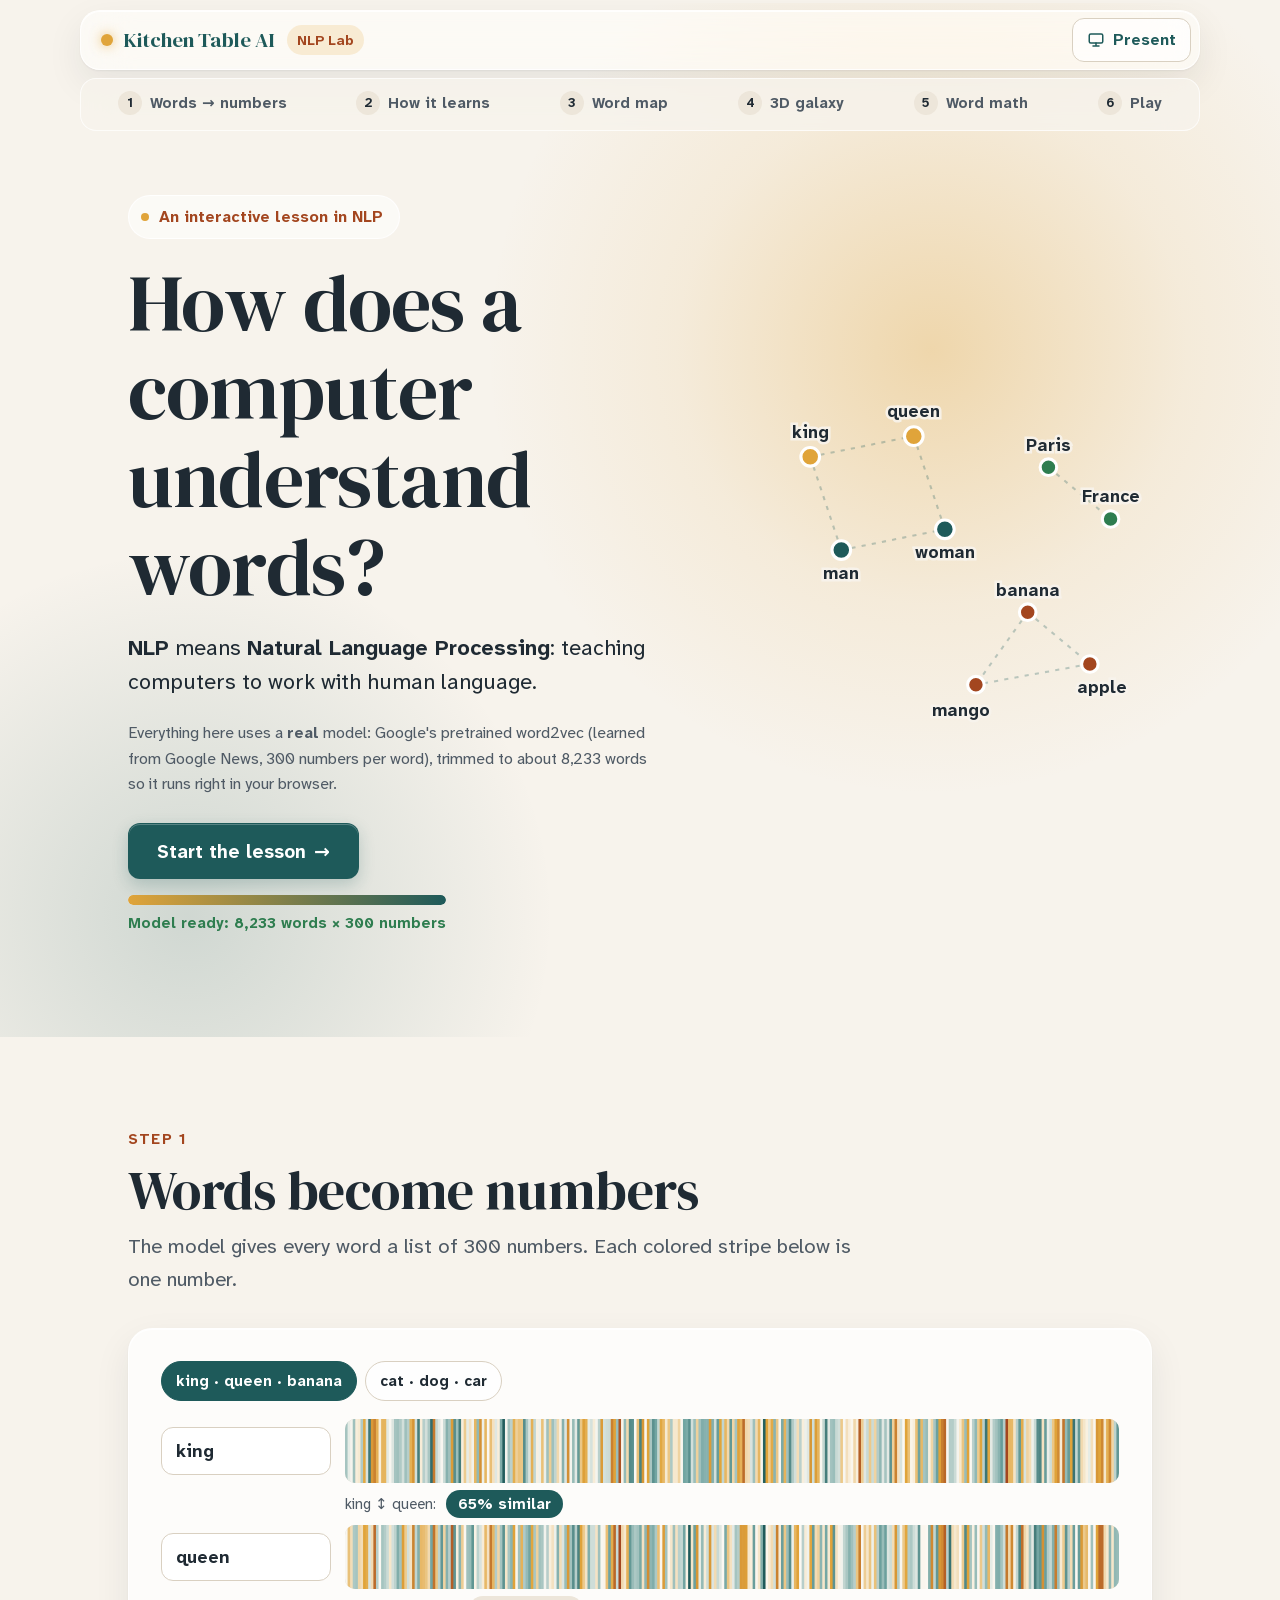
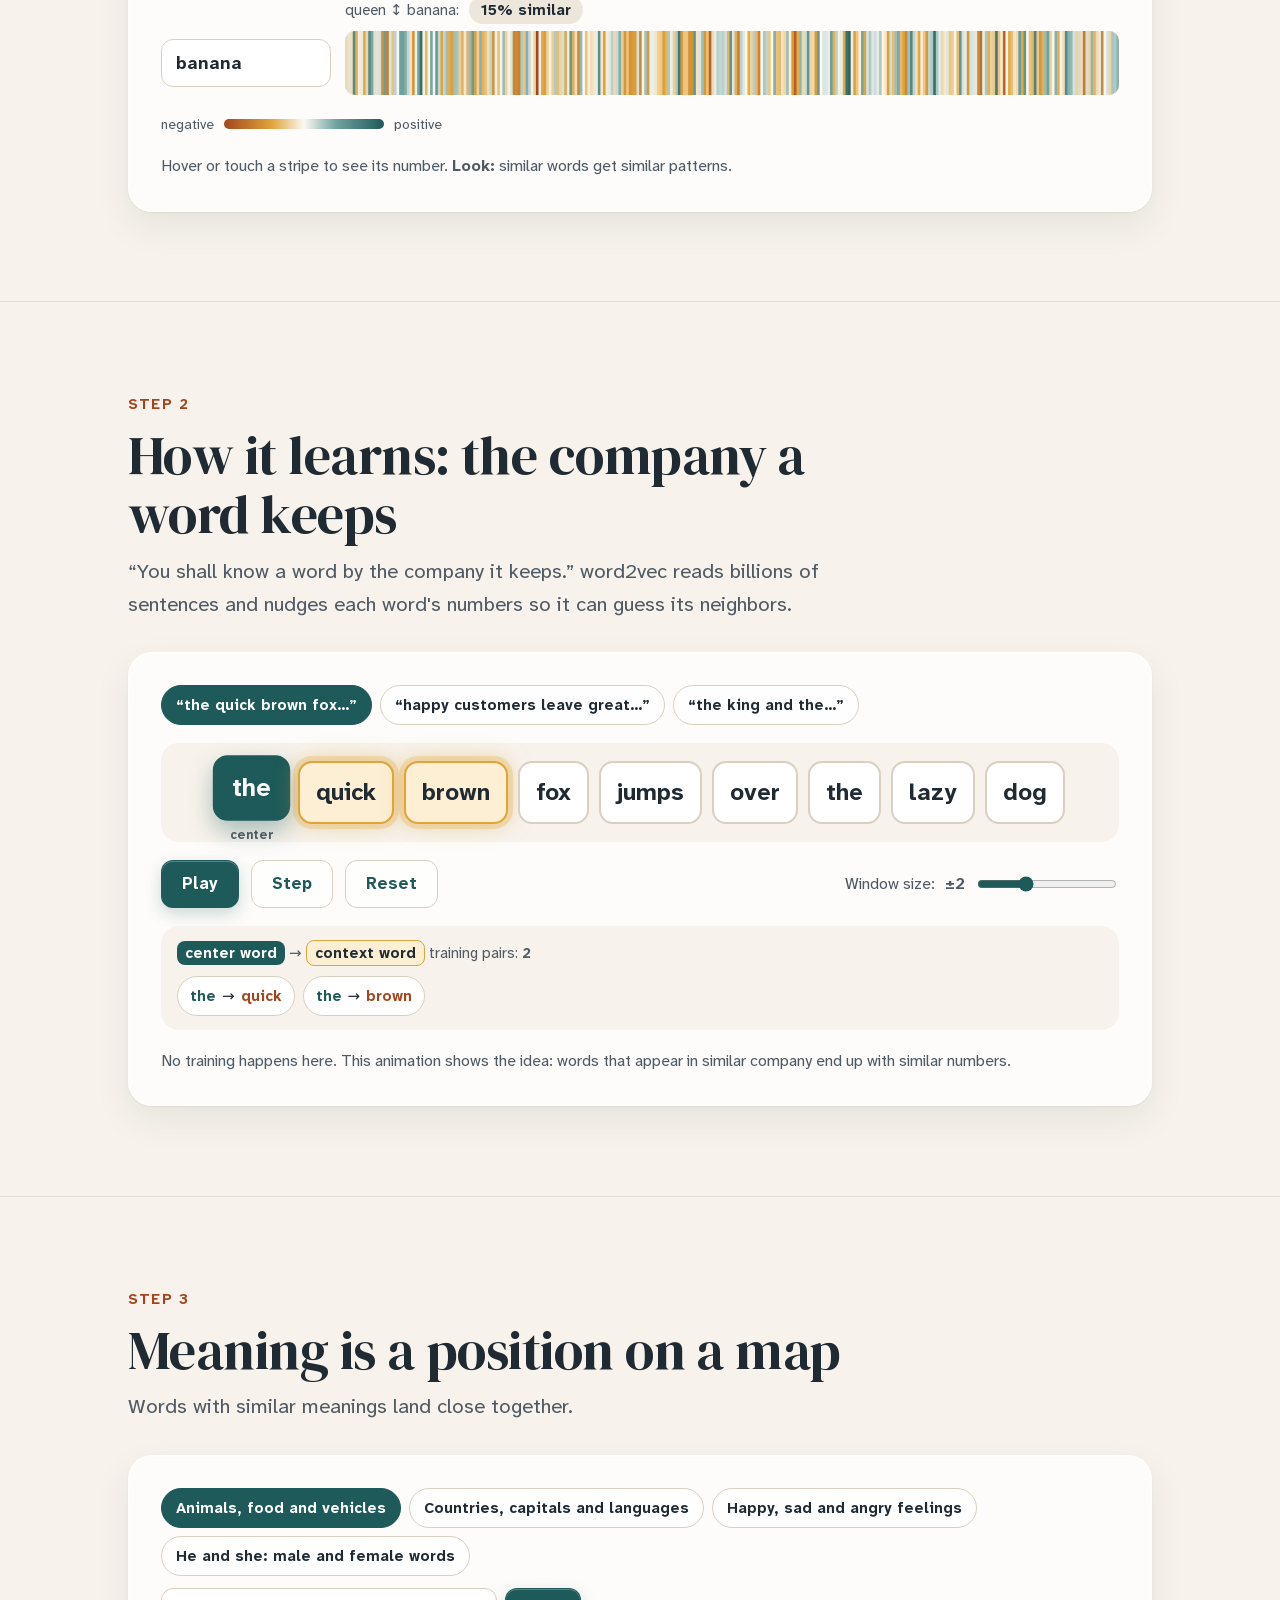
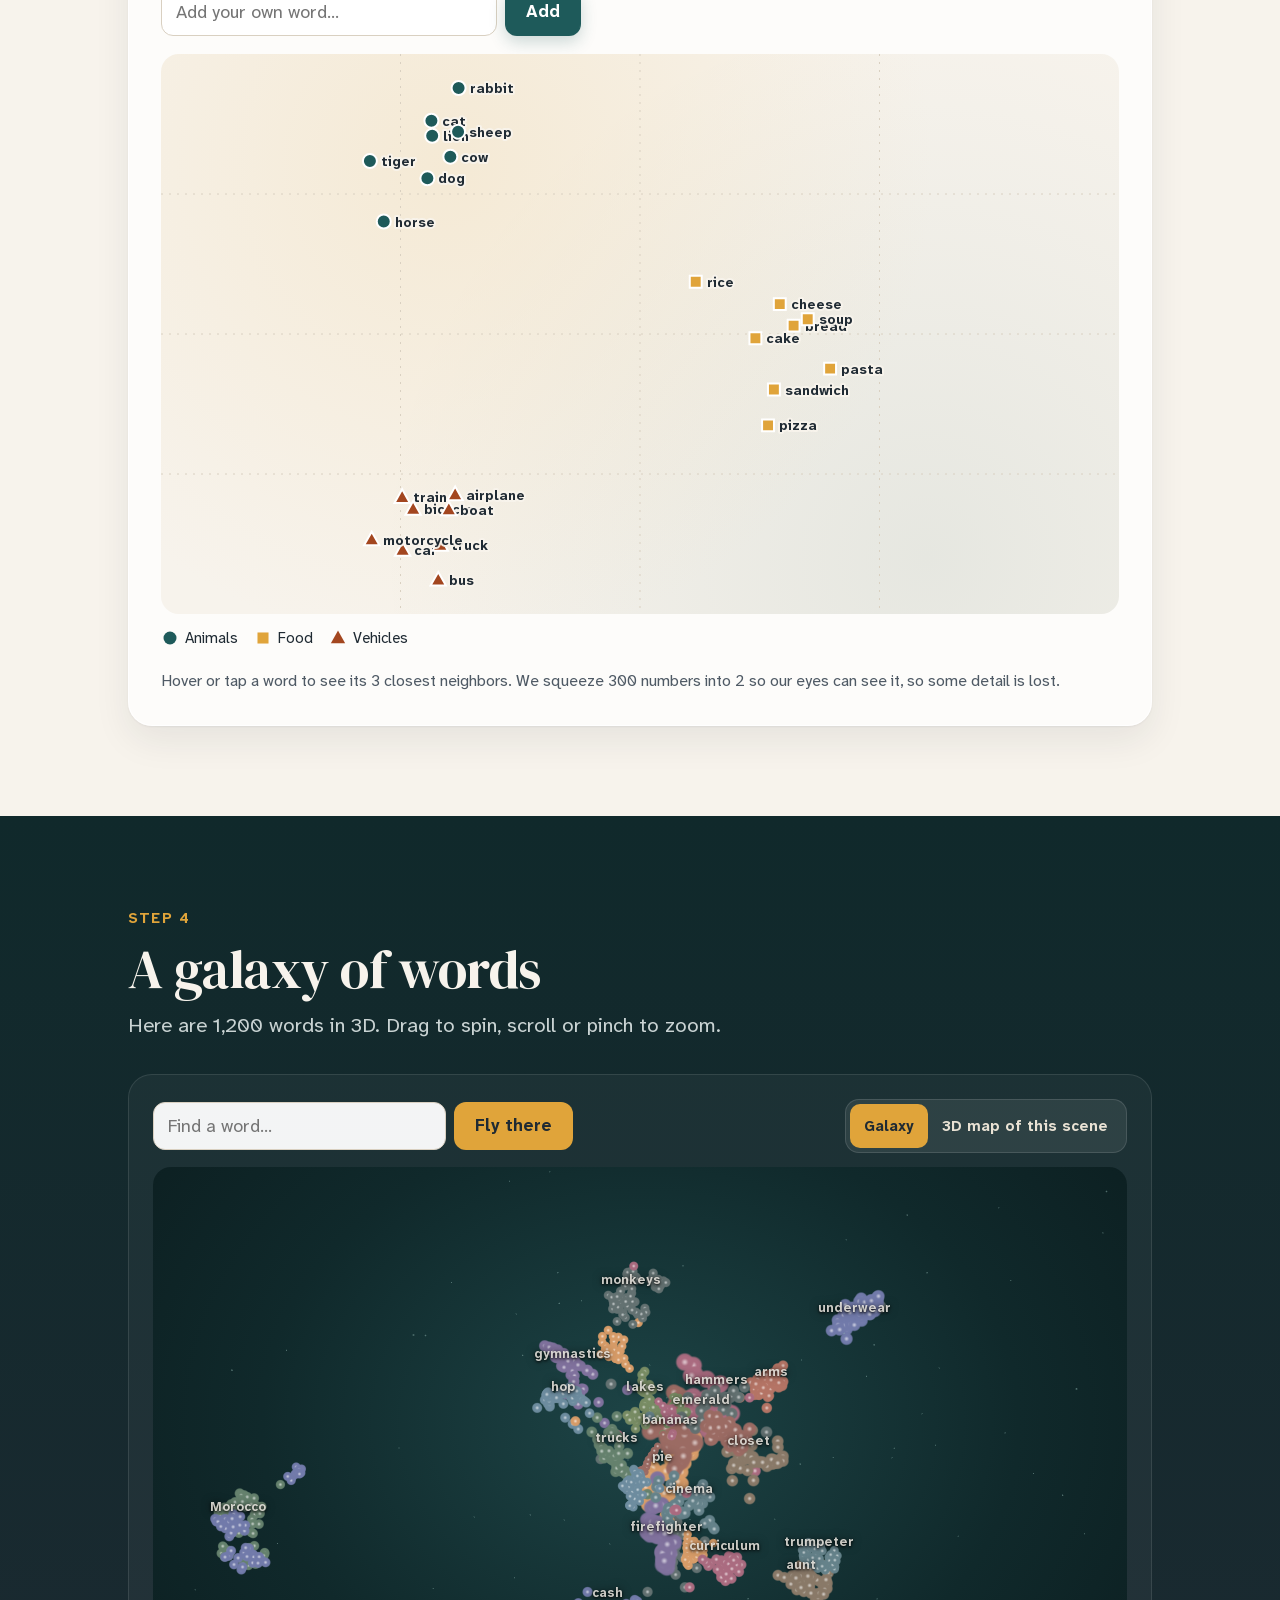
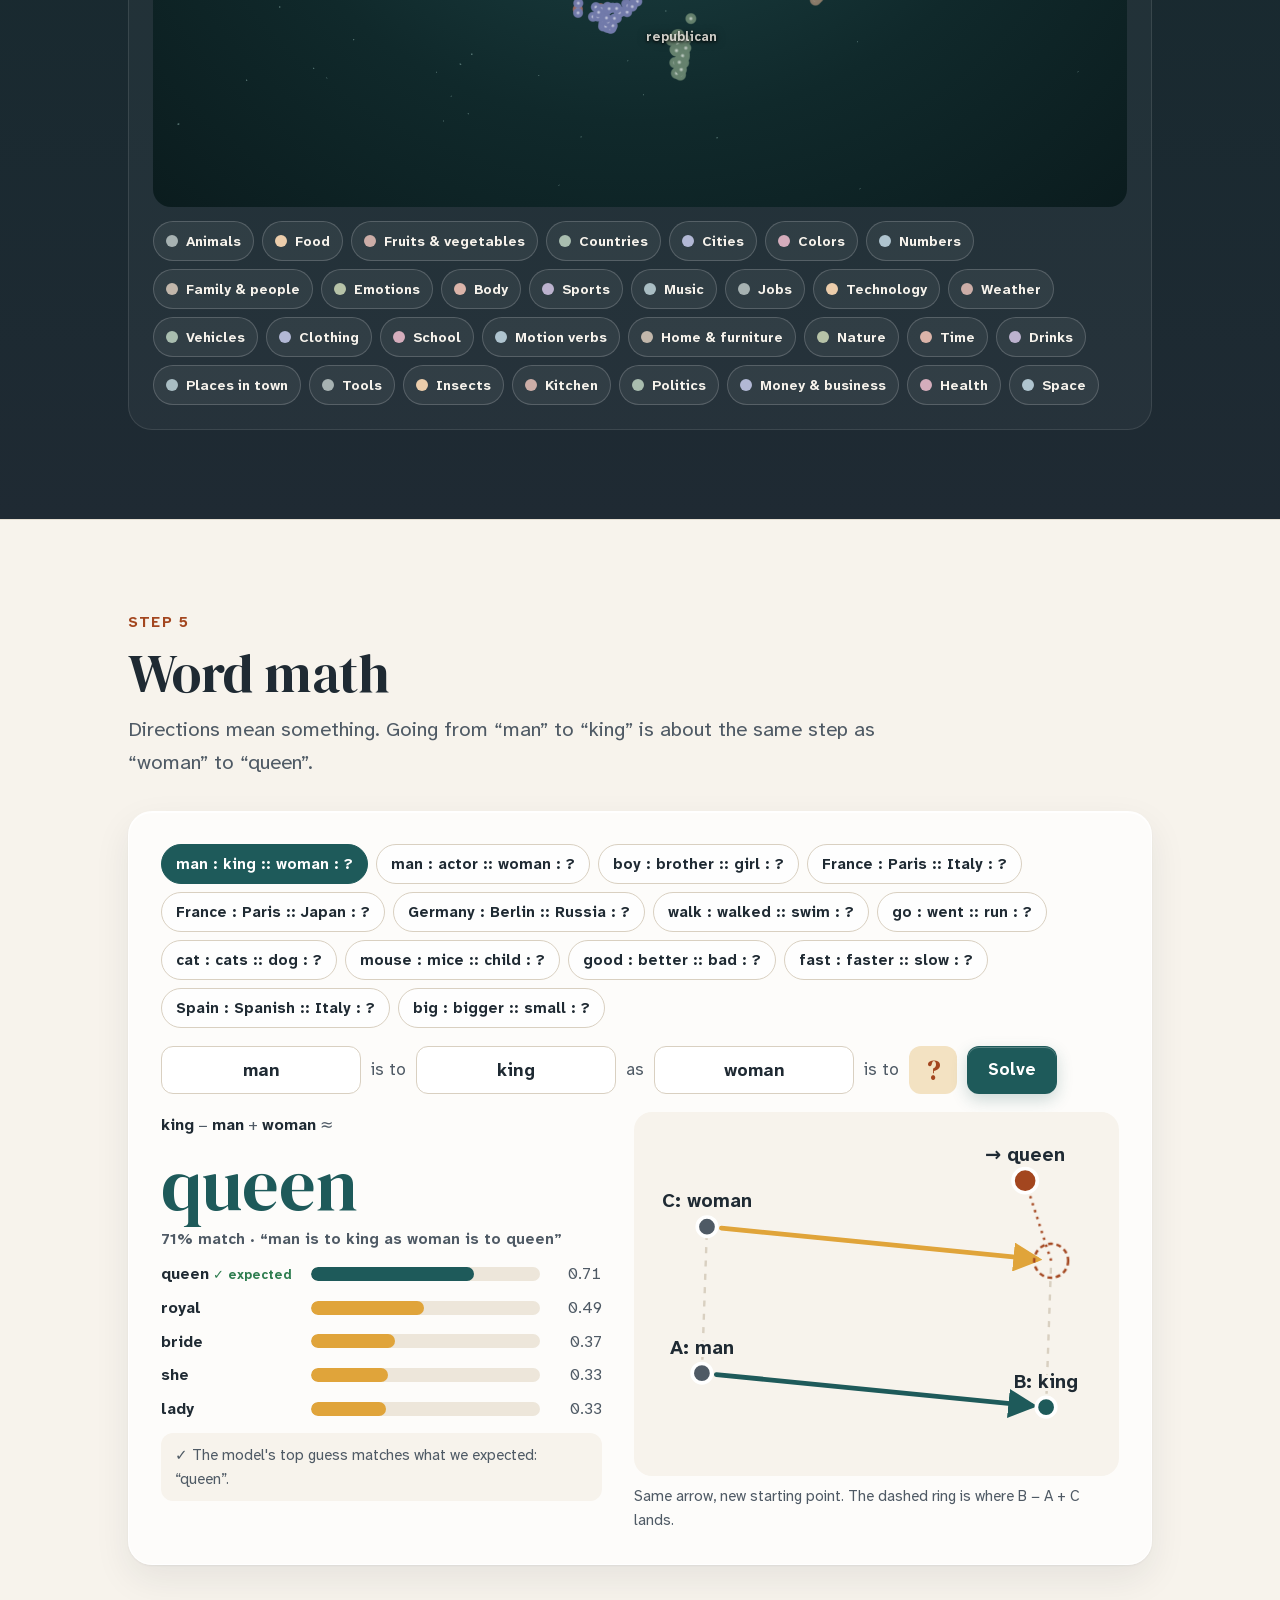
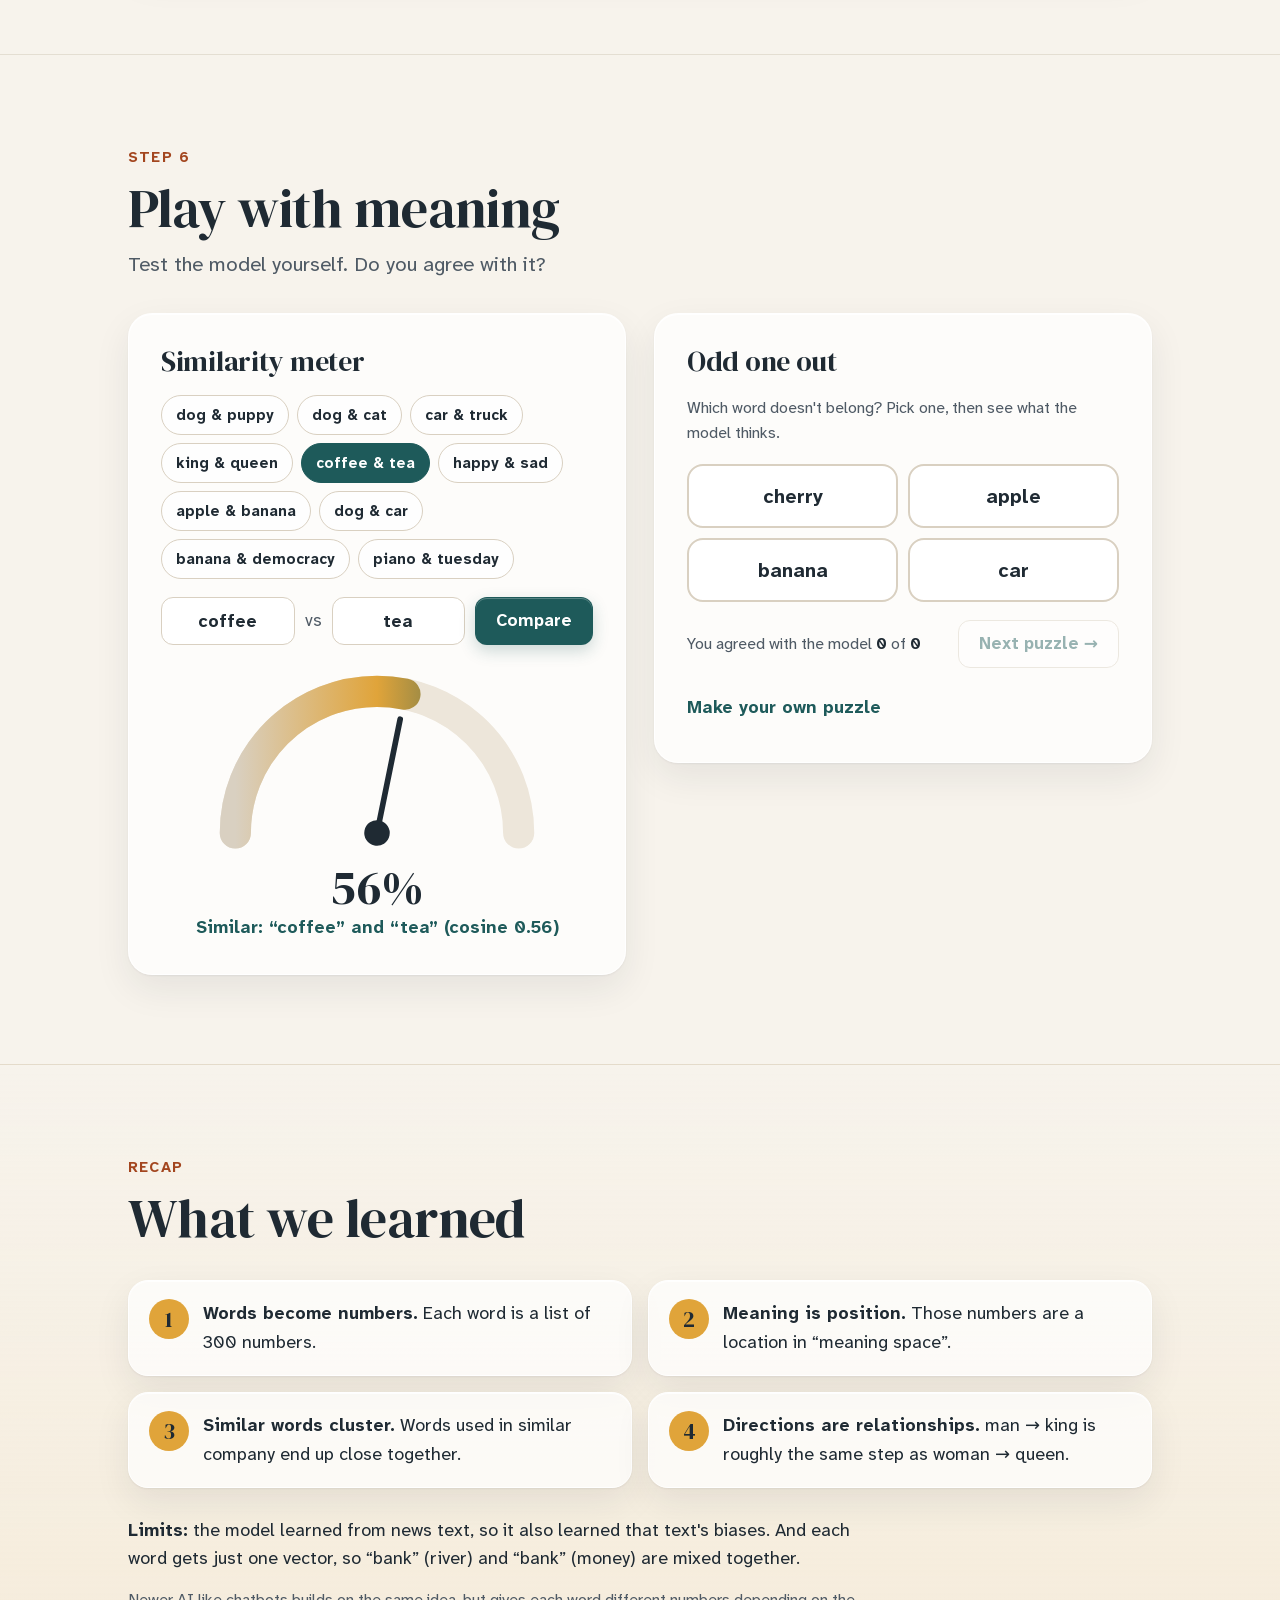
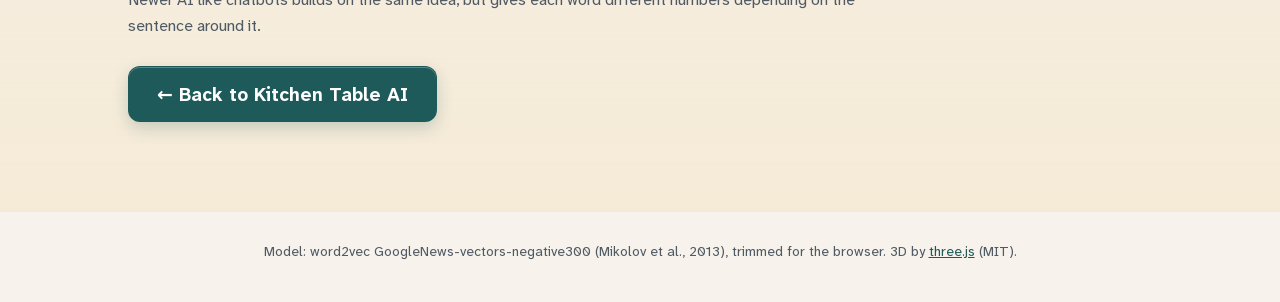
==== commit f82fee95: "Finish NLP Lab: interactive word2vec lesson at /nlp/ Six hands-on steps using Google's pretrained wo" ====
--- a/nlp/index.html
+++ b/nlp/index.html
@@ -176,9 +176,11 @@
           </div>
         </div>
         <p class="msg on-dark" id="galaxyMsg" aria-live="polite"></p>
-        <div class="galaxy-stage" id="galaxyStage">
-          <div class="galaxy-canvas" id="galaxyCanvas"><p class="galaxy-wait">The galaxy will appear here…</p></div>
-          <div class="galaxy-labels" id="galaxyLabels" aria-hidden="true"></div>
+        <div class="galaxy-body">
+          <div class="galaxy-stage" id="galaxyStage">
+            <div class="galaxy-canvas" id="galaxyCanvas"><p class="galaxy-wait">The galaxy will appear here…</p></div>
+            <div class="galaxy-labels" id="galaxyLabels" aria-hidden="true"></div>
+          </div>
           <aside class="galaxy-side" id="galaxySide" hidden aria-live="polite"></aside>
         </div>
         <div class="galaxy-legend" id="galaxyLegend" aria-label="Clusters (tap to show or hide)"></div>
@@ -195,7 +197,7 @@
         <p class="idea">Directions mean something. Going from “man” to “king” is about the same step as “woman” to “queen”.</p>
       </header>
       <div class="card">
-        <div class="chips" id="analogyPresets" aria-label="Try an analogy"></div>
+        <div class="chips chips-scroll" id="analogyPresets" aria-label="Try an analogy"></div>
         <form class="analogy" id="analogyForm" autocomplete="off">
           <label><span class="sr-only">A</span><input id="anA" type="text" value="man" spellcheck="false" autocapitalize="off" disabled></label>
           <span class="an-word">is to</span>
@@ -234,7 +236,7 @@
       <div class="play-grid">
         <div class="card">
           <h3>Similarity meter</h3>
-          <div class="chips" id="pairPresets" aria-label="Try a pair"></div>
+          <div class="chips chips-scroll" id="pairPresets" aria-label="Try a pair"></div>
           <form class="pair-form" id="simForm" autocomplete="off">
             <label><span class="sr-only">First word</span><input id="simA" type="text" value="coffee" spellcheck="false" autocapitalize="off" disabled></label>
             <span class="an-word">vs</span>
--- a/nlp/styles.css
+++ b/nlp/styles.css
@@ -166,7 +166,7 @@
 .map2d .grid line { stroke: var(--line); stroke-width: 1; stroke-dasharray: 2 6; }
 .map2d .pt { cursor: pointer; transition: transform .9s cubic-bezier(.2,.8,.2,1), opacity .3s; }
 .map2d .pt .mk { stroke: #fff; stroke-width: 2; }
-.map2d .pt text { font: 700 14px var(--body); fill: var(--ink); paint-order: stroke; stroke: rgba(247,243,236,0.92); stroke-width: 4px; stroke-linejoin: round; pointer-events: none; }
+.map2d .pt text { font: 700 14px var(--body); fill: var(--ink); paint-order: stroke; stroke: rgba(247,243,236,0.92); stroke-width: 4px; stroke-linejoin: round; }
 .map2d .pt:hover .mk, .map2d .pt:focus .mk, .map2d .pt.on .mk { stroke: var(--ink); stroke-width: 2.5; }
 .map2d .pt.dim { opacity: .3; }
 .map2d .pt:focus { outline: none; }
@@ -189,6 +189,7 @@
 .seg { display: inline-flex; padding: 4px; border-radius: 14px; background: rgba(255,255,255,0.08); border: 1px solid rgba(255,255,255,0.12); flex-wrap: wrap; }
 .seg-btn { min-height: 44px; padding: 0 14px; border: 0; border-radius: 10px; background: transparent; color: #E9E2D4; font: 700 15px var(--body); cursor: pointer; }
 .seg-btn[aria-pressed="true"] { background: var(--amber); color: var(--ink); }
+.galaxy-body { position: relative; }
 .galaxy-stage { position: relative; height: clamp(420px, 62vw, 640px); border-radius: 18px; overflow: hidden;
   background: radial-gradient(ellipse at 50% 40%, #1d4446 0%, #10292B 55%, #0b1c1e 100%); }
 .galaxy-canvas, .galaxy-canvas canvas { position: absolute; inset: 0; width: 100%; height: 100%; display: block; touch-action: none; }
@@ -329,7 +330,13 @@
   .analogy .an-word { flex: 0 0 auto; }
   .page-label { display: none; }
   #presentBtn span { display: none; }
-  .galaxy-side { top: auto; bottom: 12px; max-height: 45%; }
+  .galaxy-side { position: static; width: 100%; max-height: none; margin-top: 12px; }
+  .steps ol { gap: 2px; }
+  .lg-btn { min-height: 36px; font-size: 13px; padding: 0 10px; }
+  .galaxy-legend { gap: 6px; }
+  .steps a { padding: 0 5px; gap: 6px; }
+  .chips-scroll { flex-wrap: nowrap; overflow-x: auto; padding-bottom: 6px; margin: 0 -4px; padding-left: 4px; scrollbar-width: thin; }
+  .chips-scroll .chip { flex: none; }
 }
 @media (max-width: 420px) {
   .bar { padding-left: 14px; }
